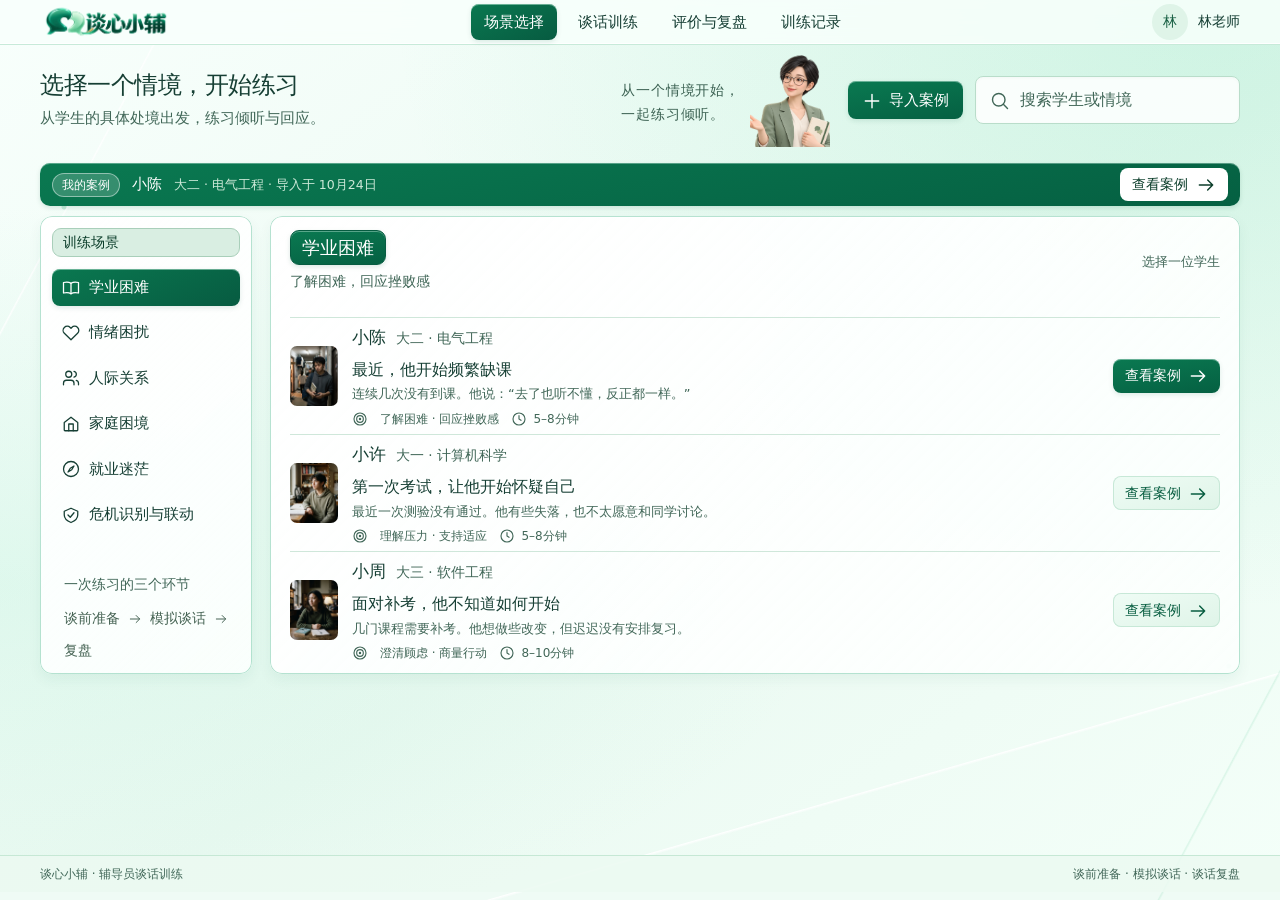
==== frontend/index.html @ 6534c218 "M3.1: 换用正式 UI 稿，谈话页接上真实后端，静态页加未接入提示" ====
<!doctype html>
<html lang="zh-CN">
  <head>
    <meta charset="UTF-8" />
    <meta name="viewport" content="width=device-width,initial-scale=1" />
    <title>场景选择 · 谈心小辅</title>
    <link rel="stylesheet" href="styles.css" />
    <script src="shared.js" defer></script>
  </head>
  <body data-page="selection">
    <a class="skip" href="#main">跳到主要内容</a>
    <header class="site-header" data-header></header>
    <main id="main" class="main">
      <div class="page-heading coach-page-heading">
        <div>
          <h1>选择一个情境，开始练习</h1>
          <p>从学生的具体处境出发，练习倾听与回应。</p>
        </div>
        <div class="coach-welcome">
          <p>从一个情境开始，<br />一起练习倾听。</p>
          <div class="coach-welcome-portrait" aria-hidden="true">
            <img src="assets/xiaofu-counselor.png" alt="" width="164" height="188" />
          </div>
        </div>
        <div class="page-heading-tools">
          <a class="button" href="import.html"><span data-icon="plus"></span>导入案例</a>
          <label class="search"
            ><span data-icon="search"></span
            ><input
              data-search-cases
              type="search"
              aria-label="搜索学生或情境"
              placeholder="搜索学生或情境"
          /></label>
        </div>
      </div>
      <section class="my-case-bar" aria-label="我的案例">
        <div class="my-case-info">
          <span class="my-case-label">我的案例</span>
          <strong>小陈</strong>
          <span class="my-case-meta">大二 · 电气工程 · 导入于 10月24日</span>
        </div>
        <a class="my-case-open" href="case-imported.html"
          >查看案例<span data-icon="arrow"></span
        ></a>
      </section>
      <div class="selection-layout">
        <aside class="surface category-panel" aria-label="场景分类">
          <h2>训练场景</h2>
          <div class="category-list">
            <button data-category="academic" aria-pressed="true">
              <span data-icon="book"></span>学业困难
            </button>
            <button data-category="emotion" aria-pressed="false">
              <span data-icon="heart"></span>情绪困扰
            </button>
            <button data-category="relationship" aria-pressed="false">
              <span data-icon="users"></span>人际关系
            </button>
            <button data-category="family" aria-pressed="false">
              <span data-icon="home"></span>家庭困境
            </button>
            <button data-category="career" aria-pressed="false">
              <span data-icon="compass"></span>就业迷茫
            </button>
            <button data-category="risk" aria-pressed="false">
              <span data-icon="shield"></span>危机识别与联动
            </button>
          </div>
          <div class="sidebar-foot">
            <p>一次练习的三个环节</p>
            <div class="flow">
              <span>谈前准备</span><span data-icon="arrow"></span><span>模拟谈话</span
              ><span data-icon="arrow"></span><span>复盘</span>
            </div>
          </div>
        </aside>
        <section class="surface cases-panel" aria-label="学生案例">
          <div class="section-heading">
            <div>
              <h2 data-category-title>学业困难</h2>
              <p data-category-description>了解困难，回应挫败感</p>
            </div>
            <span class="caption">选择一位学生</span>
          </div>
          <div class="case-list">
            <article class="case-row" data-case-row data-category="academic">
              <img class="case-portrait" src="assets/xiaochen.png" alt="小陈" />
              <div class="case-copy">
                <div class="case-person"><strong>小陈</strong>大二 · 电气工程</div>
                <h3>最近，他开始频繁缺课</h3>
                <p>连续几次没有到课。他说：“去了也听不懂，反正都一样。”</p>
                <div class="case-meta">
                  <span data-icon="target"></span><span>了解困难 · 回应挫败感</span
                  ><span><span data-icon="clock"></span>5–8分钟</span>
                </div>
              </div>
              <div class="case-action">
                <a class="button" href="details.html">查看案例<span data-icon="arrow"></span></a>
              </div>
            </article>
            <article class="case-row" data-case-row data-category="academic">
              <img class="case-portrait" src="assets/xiaoxu.png" alt="小许" />
              <div class="case-copy">
                <div class="case-person"><strong>小许</strong>大一 · 计算机科学</div>
                <h3>第一次考试，让他开始怀疑自己</h3>
                <p>最近一次测验没有通过。他有些失落，也不太愿意和同学讨论。</p>
                <div class="case-meta">
                  <span data-icon="target"></span><span>理解压力 · 支持适应</span
                  ><span><span data-icon="clock"></span>5–8分钟</span>
                </div>
              </div>
              <div class="case-action">
                <button class="button secondary" data-preview-action="其他案例详情">
                  查看案例<span data-icon="arrow"></span>
                </button>
              </div>
            </article>
            <article class="case-row" data-case-row data-category="academic">
              <img class="case-portrait" src="assets/xiaozhou.png" alt="小周" />
              <div class="case-copy">
                <div class="case-person"><strong>小周</strong>大三 · 软件工程</div>
                <h3>面对补考，他不知道如何开始</h3>
                <p>几门课程需要补考。他想做些改变，但迟迟没有安排复习。</p>
                <div class="case-meta">
                  <span data-icon="target"></span><span>澄清顾虑 · 商量行动</span
                  ><span><span data-icon="clock"></span>8–10分钟</span>
                </div>
              </div>
              <div class="case-action">
                <button class="button secondary" data-preview-action="其他案例详情">
                  查看案例<span data-icon="arrow"></span>
                </button>
              </div>
            </article>

            <article class="case-row" data-case-row data-category="emotion">
              <span class="case-initial" aria-hidden="true">吴</span>
              <div class="case-copy">
                <div class="case-person"><strong>小吴</strong>大二 · 数学</div>
                <h3>考试前总是心慌</h3>
                <p>临近考试就睡不着，总担心考不好，越复习越紧张。</p>
                <div class="case-meta">
                  <span data-icon="target"></span><span>理解焦虑 · 具体化</span
                  ><span><span data-icon="clock"></span>5–8分钟</span>
                </div>
              </div>
              <div class="case-action">
                <button class="button secondary" data-preview-action="其他案例详情">
                  查看案例<span data-icon="arrow"></span>
                </button>
              </div>
            </article>
            <article class="case-row" data-case-row data-category="emotion">
              <span class="case-initial" aria-hidden="true">郑</span>
              <div class="case-copy">
                <div class="case-person"><strong>小郑</strong>大四 · 环境设计</div>
                <h3>分手之后一直走不出来</h3>
                <p>最近情绪低落，课也不太去上，提起这件事就流泪。</p>
                <div class="case-meta">
                  <span data-icon="target"></span><span>接纳情绪 · 支持</span
                  ><span><span data-icon="clock"></span>8–10分钟</span>
                </div>
              </div>
              <div class="case-action">
                <button class="button secondary" data-preview-action="其他案例详情">
                  查看案例<span data-icon="arrow"></span>
                </button>
              </div>
            </article>
            <article class="case-row" data-case-row data-category="emotion">
              <span class="case-initial" aria-hidden="true">孙</span>
              <div class="case-copy">
                <div class="case-person"><strong>小孙</strong>大三 · 汉语言文学</div>
                <h3>说不清为什么不开心</h3>
                <p>连续一个多月提不起兴趣，睡不好，也说不清原因。</p>
                <div class="case-meta">
                  <span data-icon="target"></span><span>倾听 · 评估状况</span
                  ><span><span data-icon="clock"></span>8–10分钟</span>
                </div>
              </div>
              <div class="case-action">
                <button class="button secondary" data-preview-action="其他案例详情">
                  查看案例<span data-icon="arrow"></span>
                </button>
              </div>
            </article>

            <article class="case-row" data-case-row data-category="relationship">
              <span class="case-initial" aria-hidden="true">林</span>
              <div class="case-copy">
                <div class="case-person"><strong>小林</strong>大一 · 计算机科学</div>
                <h3>和室友几乎不说话了</h3>
                <p>因为作息和卫生闹过几次，现在互相不理，宿舍很压抑。</p>
                <div class="case-meta">
                  <span data-icon="target"></span><span>了解分歧 · 协商边界</span
                  ><span><span data-icon="clock"></span>5–8分钟</span>
                </div>
              </div>
              <div class="case-action">
                <button class="button secondary" data-preview-action="其他案例详情">
                  查看案例<span data-icon="arrow"></span>
                </button>
              </div>
            </article>
            <article class="case-row" data-case-row data-category="relationship">
              <span class="case-initial" aria-hidden="true">冯</span>
              <div class="case-copy">
                <div class="case-person"><strong>小冯</strong>大二 · 工商管理</div>
                <h3>小组作业里总觉得自己被排挤</h3>
                <p>讨论时没人接他的话，他开始怀疑是不是自己的问题。</p>
                <div class="case-meta">
                  <span data-icon="target"></span><span>澄清感受 · 核对事实</span
                  ><span><span data-icon="clock"></span>8–10分钟</span>
                </div>
              </div>
              <div class="case-action">
                <button class="button secondary" data-preview-action="其他案例详情">
                  查看案例<span data-icon="arrow"></span>
                </button>
              </div>
            </article>
            <article class="case-row" data-case-row data-category="relationship">
              <span class="case-initial" aria-hidden="true">何</span>
              <div class="case-copy">
                <div class="case-person"><strong>小何</strong>大三 · 英语</div>
                <h3>和导师沟通总是紧张</h3>
                <p>每次见导师前都反复打腹稿，到了跟前还是说不清楚。</p>
                <div class="case-meta">
                  <span data-icon="target"></span><span>理解紧张 · 练习表达</span
                  ><span><span data-icon="clock"></span>5–8分钟</span>
                </div>
              </div>
              <div class="case-action">
                <button class="button secondary" data-preview-action="其他案例详情">
                  查看案例<span data-icon="arrow"></span>
                </button>
              </div>
            </article>

            <article class="case-row" data-case-row data-category="family">
              <span class="case-initial" aria-hidden="true">杨</span>
              <div class="case-copy">
                <div class="case-person"><strong>小杨</strong>大二 · 土木工程</div>
                <h3>家里希望他退学</h3>
                <p>父亲说供不起了，让他先工作，他自己还想把书读完。</p>
                <div class="case-meta">
                  <span data-icon="target"></span><span>了解处境 · 支持选择</span
                  ><span><span data-icon="clock"></span>10–12分钟</span>
                </div>
              </div>
              <div class="case-action">
                <button class="button secondary" data-preview-action="其他案例详情">
                  查看案例<span data-icon="arrow"></span>
                </button>
              </div>
            </article>
            <article class="case-row" data-case-row data-category="family">
              <span class="case-initial" aria-hidden="true">罗</span>
              <div class="case-copy">
                <div class="case-person"><strong>小罗</strong>大一 · 临床医学</div>
                <h3>父母正在闹离婚</h3>
                <p>最近总惦记家里的事，晚上给母亲打电话到很晚，白天没精神。</p>
                <div class="case-meta">
                  <span data-icon="target"></span><span>接纳情绪 · 稳定支持</span
                  ><span><span data-icon="clock"></span>8–10分钟</span>
                </div>
              </div>
              <div class="case-action">
                <button class="button secondary" data-preview-action="其他案例详情">
                  查看案例<span data-icon="arrow"></span>
                </button>
              </div>
            </article>
            <article class="case-row" data-case-row data-category="family">
              <span class="case-initial" aria-hidden="true">唐</span>
              <div class="case-copy">
                <div class="case-person"><strong>小唐</strong>大三 · 会计学</div>
                <h3>一边上课，一边照顾生病的母亲</h3>
                <p>每周往返医院，作业和出勤都受到影响，却没和任何人说。</p>
                <div class="case-meta">
                  <span data-icon="target"></span><span>了解负担 · 商量安排</span
                  ><span><span data-icon="clock"></span>8–10分钟</span>
                </div>
              </div>
              <div class="case-action">
                <button class="button secondary" data-preview-action="其他案例详情">
                  查看案例<span data-icon="arrow"></span>
                </button>
              </div>
            </article>

            <article class="case-row" data-case-row data-category="career">
              <span class="case-initial" aria-hidden="true">韩</span>
              <div class="case-copy">
                <div class="case-person"><strong>小韩</strong>大四 · 机械设计</div>
                <h3>考研还是就业，一直定不下来</h3>
                <p>两边都在准备，结果哪边都没有进展，越拖越焦虑。</p>
                <div class="case-meta">
                  <span data-icon="target"></span><span>澄清目标 · 比较选项</span
                  ><span><span data-icon="clock"></span>8–10分钟</span>
                </div>
              </div>
              <div class="case-action">
                <button class="button secondary" data-preview-action="其他案例详情">
                  查看案例<span data-icon="arrow"></span>
                </button>
              </div>
            </article>
            <article class="case-row" data-case-row data-category="career">
              <span class="case-initial" aria-hidden="true">曹</span>
              <div class="case-copy">
                <div class="case-person"><strong>小曹</strong>大三 · 新闻传播</div>
                <h3>投了很多简历，都没有回音</h3>
                <p>投了三十多份，只接到两次面试，开始怀疑自己是不是不行。</p>
                <div class="case-meta">
                  <span data-icon="target"></span><span>理解挫败 · 调整策略</span
                  ><span><span data-icon="clock"></span>5–8分钟</span>
                </div>
              </div>
              <div class="case-action">
                <button class="button secondary" data-preview-action="其他案例详情">
                  查看案例<span data-icon="arrow"></span>
                </button>
              </div>
            </article>
            <article class="case-row" data-case-row data-category="career">
              <span class="case-initial" aria-hidden="true">邓</span>
              <div class="case-copy">
                <div class="case-person"><strong>小邓</strong>大四 · 生物工程</div>
                <h3>家里安排的工作，他不想去</h3>
                <p>父母托人找了一个岗位，他更想自己试试，但不敢直说。</p>
                <div class="case-meta">
                  <span data-icon="target"></span><span>尊重自主 · 讨论风险</span
                  ><span><span data-icon="clock"></span>8–10分钟</span>
                </div>
              </div>
              <div class="case-action">
                <button class="button secondary" data-preview-action="其他案例详情">
                  查看案例<span data-icon="arrow"></span>
                </button>
              </div>
            </article>

            <article class="case-row" data-case-row data-category="risk">
              <span class="case-initial" aria-hidden="true">蒋</span>
              <div class="case-copy">
                <div class="case-person"><strong>小蒋</strong>大二 · 建筑学</div>
                <h3>他说“活着没什么意思”</h3>
                <p>谈话中冒出这句话，随后说自己只是开玩笑，不愿再谈。</p>
                <div class="case-meta">
                  <span data-icon="target"></span><span>风险确认 · 支持联动</span
                  ><span><span data-icon="clock"></span>10–12分钟</span>
                </div>
              </div>
              <div class="case-action">
                <button class="button secondary" data-preview-action="其他案例详情">
                  查看案例<span data-icon="arrow"></span>
                </button>
              </div>
            </article>
            <article class="case-row" data-case-row data-category="risk">
              <span class="case-initial" aria-hidden="true">沈</span>
              <div class="case-copy">
                <div class="case-person"><strong>小沈</strong>大三 · 物理学</div>
                <h3>连续几天没有回消息</h3>
                <p>同学反映他把自己关在宿舍，不上课，也不回群里的消息。</p>
                <div class="case-meta">
                  <span data-icon="target"></span><span>了解状况 · 联系支持</span
                  ><span><span data-icon="clock"></span>10–12分钟</span>
                </div>
              </div>
              <div class="case-action">
                <button class="button secondary" data-preview-action="其他案例详情">
                  查看案例<span data-icon="arrow"></span>
                </button>
              </div>
            </article>
            <article class="case-row" data-case-row data-category="risk">
              <span class="case-initial" aria-hidden="true">姚</span>
              <div class="case-copy">
                <div class="case-person"><strong>小姚</strong>大一 · 公共管理</div>
                <h3>自伤照片发到了群里</h3>
                <p>同学转来照片，他本人不愿多说，只说“没事”。</p>
                <div class="case-meta">
                  <span data-icon="target"></span><span>安全确认 · 转介流程</span
                  ><span><span data-icon="clock"></span>10–12分钟</span>
                </div>
              </div>
              <div class="case-action">
                <button class="button secondary" data-preview-action="其他案例详情">
                  查看案例<span data-icon="arrow"></span>
                </button>
              </div>
            </article>
          </div>
          <div class="empty-state" data-search-empty hidden>
            <span data-icon="search"></span>
            <h3>没有找到匹配的案例</h3>
            <p>换一个关键词，或回到当前案例列表。</p>
            <button class="button secondary" data-clear-search>清空搜索</button>
          </div>
        </section>
      </div>
      <div class="preview-notice" data-preview-notice role="status" hidden></div>
    </main>
    <footer class="site-footer" data-footer></footer>
  </body>
</html>
---- frontend/styles.css ----
:root {
  font-family: 'Microsoft YaHei', 'PingFang SC', 'Noto Sans SC', system-ui, sans-serif;
  font-size: 16px;
  font-synthesis: none;
  line-height: 1.7;
  color: #203e33;
  background: #f3faf6;
  --green: #245f4c;
  --ink: #203e33;
  --muted: #536b60;
  --line: #e0eae4;
  --tint: #e9f3ed;
  --amber: #8a542e;
  --radius: 12px;
}
* {
  box-sizing: border-box;
}
[hidden] {
  display: none !important;
}
body {
  margin: 0;
  min-width: 320px;
}
button,
input,
textarea {
  font: inherit;
  color: inherit;
}
button,
a,
summary {
  touch-action: manipulation;
}
button {
  cursor: pointer;
  border: 0;
}
button:disabled {
  opacity: 0.55;
  cursor: not-allowed;
}
a {
  color: inherit;
  text-decoration: none;
}
button,
a {
  transition:
    background-color 160ms ease-out,
    color 160ms ease-out;
}
svg {
  width: 20px;
  height: 20px;
  flex-shrink: 0;
  vertical-align: middle;
}
img {
  display: block;
  max-width: 100%;
}
h1,
h2,
h3,
h4,
p,
blockquote {
  margin: 0;
}
h1,
h2,
h3 {
  text-wrap: balance;
}
h1 {
  font-size: 30px;
  line-height: 1.45;
  font-weight: 650;
  letter-spacing: -0.02em;
}
h2 {
  font-size: 22px;
  line-height: 1.5;
  font-weight: 600;
}
h3 {
  font-size: 18px;
  line-height: 1.6;
  font-weight: 600;
}
small {
  font-size: 14px;
}
:is(a, button, input, textarea, summary):focus-visible {
  outline: 3px solid #a76736;
  outline-offset: 4px;
}
.skip {
  position: absolute;
  top: -80px;
  left: 24px;
  background: #fff;
  padding: 12px 20px;
  z-index: 20;
}
.skip:focus {
  top: 12px;
}
.site-header {
  background: #fff;
  border-bottom: 1px solid var(--line);
}
.header-inner,
.footer-inner {
  max-width: 1280px;
  margin: 0 auto;
  display: flex;
  align-items: center;
}
.header-inner {
  min-height: 80px;
  gap: 24px;
}
.brand {
  display: inline-flex;
  align-items: center;
  gap: 12px;
  white-space: nowrap;
}
.brand strong {
  font-size: 22px;
  font-weight: 650;
  color: #164b39;
}
.brand-logo {
  width: 224px;
  height: 75px;
  object-fit: contain;
  flex-shrink: 0;
}
.brand-mark {
  width: 38px;
  height: 38px;
  display: grid;
  place-items: center;
  border-radius: 10px;
  background: var(--tint);
  color: var(--green);
}
.brand-caption {
  font-size: 14px;
  color: var(--muted);
  padding-left: 16px;
  border-left: 1px solid var(--line);
}
.header-inner nav {
  display: flex;
  gap: 8px;
  margin: 0 auto;
}
.header-inner nav a {
  font-size: 16px;
  padding: 8px 17px;
  border-radius: 8px;
  white-space: nowrap;
}
.header-inner nav a:hover {
  background: #f3f7f4;
}
.header-inner nav a[aria-current='page'] {
  background: var(--tint);
  color: #164b39;
  font-weight: 600;
}
.account {
  display: flex;
  align-items: center;
  gap: 10px;
  white-space: nowrap;
  font-size: 15px;
}
.account-avatar {
  display: grid;
  place-items: center;
  width: 36px;
  height: 36px;
  background: #e5efe8;
  border-radius: 50%;
  color: var(--green);
}
.main {
  max-width: 1280px;
  margin: 0 auto;
  min-height: calc(100vh - 154px);
  padding: 32px 0 48px;
}
.page-heading {
  display: flex;
  align-items: center;
  justify-content: space-between;
  gap: 24px;
  margin-bottom: 28px;
}
.page-heading p {
  color: var(--muted);
  font-size: 17px;
  margin-top: 8px;
}
.page-heading-tools {
  display: flex;
  gap: 12px;
  align-items: center;
  flex-shrink: 0;
}
.preview-label {
  display: inline-flex;
  align-items: center;
  gap: 8px;
  color: var(--muted);
  font-size: 14px;
  margin-bottom: 14px;
}
.dot {
  width: 7px;
  height: 7px;
  border-radius: 50%;
  background: var(--green);
  display: inline-block;
}
.search {
  display: flex;
  align-items: center;
  gap: 10px;
  padding: 0 14px;
  height: 48px;
  border: 1px solid #d0dfd5;
  border-radius: 8px;
  background: #fff;
  color: var(--muted);
}
.search input {
  border: 0;
  background: transparent;
  width: 205px;
  min-width: 0;
  padding: 6px 0;
  outline-offset: 2px;
}
input::placeholder,
textarea::placeholder {
  color: var(--muted);
  opacity: 1;
}
.button {
  display: inline-flex;
  align-items: center;
  justify-content: center;
  gap: 9px;
  min-height: 48px;
  padding: 10px 19px;
  border-radius: 8px;
  font-size: 16px;
  font-weight: 500;
  white-space: nowrap;
  background: var(--green);
  color: #fff;
}
.button:hover {
  background: #194936;
}
.button.secondary {
  background: #e9f2ec;
  color: var(--green);
}
.button.secondary:hover {
  background: #dcebe1;
}
.button.outline {
  border: 1px solid #c9dbce;
  background: #fff;
  color: var(--green);
}
.button.outline:hover {
  background: #eef6f0;
}
.text-button,
.back-link {
  display: inline-flex;
  align-items: center;
  gap: 8px;
  background: transparent;
  color: var(--green);
  padding: 5px 0;
  font-size: 16px;
}
.text-button:hover,
.back-link:hover {
  text-decoration: underline;
  text-underline-offset: 4px;
}
.back-link {
  margin-bottom: 20px;
  color: var(--muted);
}
.icon-button {
  width: 44px;
  height: 44px;
  display: inline-flex;
  align-items: center;
  justify-content: center;
  border-radius: 8px;
  background: transparent;
  color: var(--muted);
}
.icon-button:hover {
  background: var(--tint);
}
.surface {
  background: #fff;
  border-radius: var(--radius);
}
.selection-layout {
  display: grid;
  grid-template-columns: 240px minmax(0, 1fr);
  gap: 24px;
  align-items: stretch;
}
.category-panel {
  padding: 26px 20px;
  display: flex;
  flex-direction: column;
}
.category-panel h2 {
  font-size: 17px;
  padding: 0 12px;
  margin-bottom: 20px;
  color: var(--muted);
  font-weight: 500;
}
.category-list {
  display: grid;
  gap: 8px;
}
.category-list button {
  display: flex;
  align-items: center;
  gap: 12px;
  width: 100%;
  text-align: left;
  min-height: 52px;
  padding: 12px;
  border-radius: 8px;
  background: transparent;
  font-size: 17px;
}
.category-list button:hover {
  background: #f2f7f3;
}
.category-list button[aria-pressed='true'] {
  background: #e5f0e8;
  color: #184d39;
  font-weight: 600;
}
.category-list button svg {
  width: 22px;
  height: 22px;
}
.sidebar-foot {
  margin-top: auto;
  padding: 30px 12px 0;
}
.sidebar-foot p {
  color: var(--muted);
  font-size: 14px;
}
.sidebar-foot .flow {
  display: flex;
  gap: 8px;
  align-items: center;
  margin-top: 10px;
  color: #456353;
  font-size: 14px;
  flex-wrap: wrap;
}
.sidebar-foot .flow svg {
  width: 14px;
  height: 14px;
}
.cases-panel {
  padding: 26px 32px 12px;
  min-height: 582px;
}
.section-heading {
  display: flex;
  align-items: center;
  justify-content: space-between;
  gap: 20px;
}
.section-heading p {
  margin-top: 5px;
  color: var(--muted);
  font-size: 16px;
}
.section-heading .caption {
  font-size: 14px;
  color: var(--muted);
  white-space: nowrap;
}
.case-row {
  display: grid;
  grid-template-columns: 76px minmax(0, 1fr) auto;
  align-items: center;
  gap: 22px;
  padding: 28px 0;
  border-top: 1px solid var(--line);
}
.case-list {
  margin-top: 23px;
}
.case-portrait {
  width: 76px;
  height: 92px;
  border-radius: 9px;
  object-fit: cover;
  object-position: center 30%;
}
.case-person {
  font-size: 15px;
  color: var(--muted);
  margin-bottom: 6px;
}
.case-person strong {
  color: var(--ink);
  font-size: 17px;
  margin-right: 10px;
  font-weight: 600;
}
.case-copy h3 {
  font-size: 20px;
  margin-bottom: 7px;
}
.case-copy > p {
  color: var(--muted);
  line-height: 1.75;
  max-width: 50ch;
  font-size: 16px;
}
.case-meta {
  color: var(--muted);
  font-size: 14px;
  display: flex;
  align-items: center;
  flex-wrap: wrap;
  gap: 8px 18px;
  margin-top: 12px;
}
.case-meta span {
  display: inline-flex;
  align-items: center;
  gap: 6px;
}
.case-meta svg {
  width: 16px;
  height: 16px;
}
.case-action {
  align-self: center;
}
.case-action .button {
  padding-inline: 16px;
}
.bottom-note {
  margin-top: 22px;
  font-size: 14px;
  color: var(--muted);
  display: flex;
  align-items: center;
  gap: 8px;
}
.bottom-note svg {
  width: 17px;
  height: 17px;
}
.empty-state {
  display: flex;
  min-height: 410px;
  flex-direction: column;
  justify-content: center;
  align-items: center;
  text-align: center;
  gap: 16px;
  padding: 40px;
}
.empty-state > svg {
  width: 38px;
  height: 38px;
  color: var(--green);
}
.empty-state p {
  color: var(--muted);
  max-width: 42ch;
}
.detail-layout {
  display: grid;
  grid-template-columns: 320px minmax(0, 1fr);
  gap: 24px;
  align-items: stretch;
}
.student-profile {
  padding: 28px;
  display: flex;
  flex-direction: column;
  align-items: center;
  text-align: center;
}
.profile-photo {
  width: 100%;
  height: 290px;
  object-fit: cover;
  object-position: center 30%;
  border-radius: 10px;
  margin-bottom: 22px;
}
.student-profile h2 {
  font-size: 26px;
}
.student-profile .student-meta {
  color: var(--muted);
  font-size: 16px;
  margin: 8px 0 25px;
}
.student-profile blockquote {
  font-size: 20px;
  line-height: 1.9;
}
.student-profile .profile-bottom {
  margin-top: auto;
  padding-top: 28px;
  color: var(--muted);
  font-size: 14px;
}
.detail-content {
  padding: 30px 32px;
}
.detail-section + .detail-section {
  border-top: 1px solid var(--line);
  margin-top: 24px;
  padding-top: 24px;
}
.detail-section h2 {
  display: flex;
  align-items: center;
  gap: 10px;
  margin-bottom: 14px;
}
.detail-section > p {
  font-size: 17px;
  max-width: 65ch;
}
.detail-section .muted {
  font-size: 15px;
  margin-top: 10px;
}
.muted {
  color: var(--muted);
}
.goal-list {
  padding: 0;
  margin: 0;
  list-style: none;
  display: grid;
  gap: 12px;
}
.goal-list li {
  display: flex;
  align-items: center;
  gap: 10px;
  font-size: 17px;
}
.goal-number {
  color: #426a52;
  background: #ecf4ee;
  width: 27px;
  height: 27px;
  flex-shrink: 0;
  display: grid;
  place-items: center;
  border-radius: 50%;
  font-size: 14px;
}
.section-optional {
  font-size: 14px;
  color: var(--muted);
  font-weight: 400;
  margin-left: auto;
}
.note-label {
  display: block;
  color: var(--muted);
  font-size: 16px;
  margin-bottom: 12px;
}
textarea {
  width: 100%;
  min-height: 112px;
  border: 1px solid #c7d9cd;
  border-radius: 8px;
  padding: 14px 16px;
  resize: vertical;
  line-height: 1.8;
  background: #fcfefc;
}
.detail-actions {
  display: flex;
  align-items: center;
  justify-content: space-between;
  gap: 20px;
  border-top: 1px solid var(--line);
  padding-top: 24px;
  margin-top: 24px;
}
.detail-actions small {
  color: var(--muted);
}
.conversation-heading {
  margin-bottom: 24px;
}
.conversation-heading .back-link {
  margin-bottom: 0;
}
.conversation-heading h1 {
  font-size: 26px;
}
.conversation-heading .heading-inline {
  display: flex;
  align-items: center;
  gap: 20px;
}
.conversation-grid {
  display: grid;
  grid-template-columns: minmax(0, 1.7fr) minmax(340px, 1fr);
  gap: 24px;
  align-items: stretch;
  height: 740px;
}
.conversation-grid.transcript-closed {
  grid-template-columns: 1fr;
}
.presence {
  padding: 26px 32px;
  display: flex;
  flex-direction: column;
  align-items: center;
  min-height: 0;
}
.presence-top {
  display: flex;
  justify-content: space-between;
  align-items: center;
  gap: 16px;
  width: 100%;
  margin-bottom: 20px;
}
.badge {
  display: inline-flex;
  align-items: center;
  gap: 8px;
  padding: 4px 10px;
  border-radius: 6px;
  background: var(--tint);
  color: #315b46;
  font-size: 14px;
}
.presence-photo {
  width: 200px;
  height: 210px;
  object-fit: cover;
  object-position: center 28%;
  border-radius: 10px;
}
.presence-status {
  display: flex;
  align-items: center;
  gap: 8px;
  font-size: 14px;
  color: var(--muted);
  margin: 14px 0 17px;
}
.current-response {
  width: 100%;
  background: #edf6ef;
  border-radius: 9px;
  padding: 20px 24px;
}
.current-response blockquote {
  font-size: 21px;
  line-height: 1.8;
}
.current-response .response-footer {
  display: flex;
  align-items: center;
  justify-content: space-between;
  margin-top: 10px;
  color: var(--muted);
}
.response-footer .text-button {
  font-size: 14px;
}
.response-footer .text-button svg {
  width: 17px;
  height: 17px;
}
.microphone-area {
  width: 100%;
  margin-top: auto;
  padding-top: 18px;
}
.wave-row {
  display: flex;
  align-items: center;
  justify-content: space-between;
  gap: 16px;
  color: var(--muted);
  font-size: 14px;
}
.wave {
  display: flex;
  align-items: center;
  gap: 5px;
  height: 40px;
}
.wave i {
  background: #4e8468;
  width: 4px;
  border-radius: 4px;
}
.mic-controls {
  display: flex;
  justify-content: center;
  margin-top: 10px;
}
.mic-controls .button {
  min-height: 58px;
  font-size: 18px;
  width: min(360px, 100%);
}
.mic-controls svg {
  width: 25px;
  height: 25px;
}
.presence-bottom {
  display: flex;
  align-items: center;
  justify-content: space-between;
  gap: 18px;
  border-top: 1px solid var(--line);
  padding-top: 16px;
  margin-top: 22px;
}
.presence-bottom .text-button {
  font-size: 15px;
}
.transcript {
  padding: 26px 26px 20px;
  display: flex;
  flex-direction: column;
  min-width: 0;
  height: auto;
  min-height: 0;
  overflow: hidden;
}
.transcript-heading {
  display: flex;
  justify-content: space-between;
  gap: 12px;
  align-items: center;
  border-bottom: 1px solid var(--line);
  padding-bottom: 18px;
}
.transcript-heading small {
  color: var(--muted);
}
.transcript-messages {
  height: 0;
  overflow-y: auto;
  min-height: 0;
  padding: 20px 2px 10px;
  flex: 1;
}
.message + .message {
  margin-top: 20px;
}
.message .speaker {
  font-size: 14px;
  color: var(--muted);
  display: block;
  margin-bottom: 8px;
}
.message p {
  padding: 14px 17px;
  background: #f0f4f1;
  border-radius: 9px;
  line-height: 1.85;
  font-size: 17px;
  overflow-wrap: anywhere;
}
.message.teacher {
  padding-left: 16px;
}
.message.student {
  padding-right: 16px;
}
.message.teacher .speaker {
  text-align: right;
}
.message.teacher p {
  background: #eaf4ed;
}
.transcript-caption {
  border-top: 1px solid var(--line);
  margin-top: 10px;
  padding-top: 14px;
  font-size: 14px;
  color: var(--muted);
}
.preview-notice {
  background: #e5f0e8;
  color: #2e5942;
  border-radius: 8px;
  padding: 13px 18px;
  font-size: 15px;
  margin-top: 18px;
}
.takeaway {
  display: flex;
  gap: 15px;
  background: #e2efe5;
  padding: 21px 26px;
  border-radius: 10px;
  margin-bottom: 24px;
}
.coach-avatar {
  position: relative;
  display: block;
  width: 56px;
  height: 56px;
  flex: 0 0 56px;
  overflow: hidden;
  border-radius: 50%;
  background: #f7faf6;
}
.coach-avatar img {
  position: absolute;
  width: 96px;
  height: 110px;
  max-width: none;
  left: -20px;
  top: -3px;
  object-fit: cover;
  object-position: top;
}
.coach-signature {
  display: block;
  margin-bottom: 4px;
  font-size: 16px;
  color: #315b46;
}
.takeaway > svg {
  margin-top: 3px;
  color: var(--green);
  width: 24px;
  height: 24px;
}
.takeaway h2 {
  font-size: 20px;
  margin-bottom: 5px;
}
.takeaway p {
  color: #42604e;
  font-size: 16px;
}
.review-overview {
  padding: 28px 32px;
  margin-bottom: 24px;
}
.evaluation-body {
  display: grid;
  grid-template-columns: minmax(0, 1fr) minmax(0, 1fr);
  gap: 48px;
  align-items: center;
}
.radar {
  width: 100%;
  height: 320px;
  max-width: 480px;
  display: block;
  margin: 0 auto;
}
.dimensions {
  display: grid;
  gap: 17px;
  padding-block: 20px;
}
.dimension-label {
  display: flex;
  align-items: center;
  justify-content: space-between;
  gap: 20px;
  font-size: 17px;
  margin-bottom: 9px;
}
.dimension-label span:last-child {
  color: var(--muted);
  font-size: 16px;
}
.bar-track {
  height: 7px;
  background: #e6efe8;
  border-radius: 7px;
  overflow: hidden;
}
.bar-track i {
  display: block;
  height: 100%;
  width: var(--value);
  background: #3d7659;
  border-radius: inherit;
}
.review-panel {
  padding: 28px 32px;
  margin-top: 24px;
}
.review-panel > .section-heading {
  margin-bottom: 24px;
}
.evidence-header {
  display: flex;
  justify-content: space-between;
  align-items: center;
  gap: 18px;
  margin-bottom: 14px;
}
.status {
  display: inline-flex;
  align-items: center;
  gap: 7px;
  color: #346148;
  font-size: 14px;
  white-space: nowrap;
}
.status.attention {
  color: var(--amber);
}
.status.pending {
  color: #606d65;
}
.student-context {
  color: var(--muted);
  margin-bottom: 16px;
  font-size: 16px;
}
.comparison {
  display: grid;
  grid-template-columns: 1fr 1fr;
  gap: 24px;
}
.comparison > div {
  padding: 20px 24px;
  background: #f4f7f4;
  border-radius: 8px;
}
.comparison > div + div {
  background: #edf6ef;
}
.comparison h4 {
  font-size: 15px;
  color: var(--muted);
  font-weight: 500;
  margin-bottom: 10px;
}
.comparison blockquote {
  font-size: 18px;
  line-height: 1.8;
}
.evidence-reason {
  color: var(--muted);
  font-size: 16px;
  margin-top: 16px;
}
.evidence-workspace {
  display: grid;
  grid-template-columns: minmax(0, 0.9fr) minmax(0, 1.1fr);
  gap: 32px;
  align-items: stretch;
  margin-top: 24px;
}
.evidence-dialogue {
  padding: 24px;
  background: #f4f6f5;
  border-radius: 10px;
}
.evidence-dialogue h4,
.suggested-response h4 {
  display: flex;
  align-items: center;
  gap: 8px;
  font-size: 17px;
  font-weight: 600;
}
.original-quote {
  font-size: 21px;
  line-height: 1.9;
  margin: 20px 0;
  color: #35443e;
}
.coach-commentary {
  min-width: 0;
}
.coach-identity {
  display: flex;
  align-items: center;
  gap: 12px;
  margin-bottom: 16px;
}
.coach-identity h4 {
  font-size: 18px;
  color: var(--green);
}
.coach-keypoint {
  font-size: 23px;
  font-weight: 650;
  line-height: 1.55;
  text-wrap: pretty;
}
.coach-commentary .evidence-reason {
  margin-top: 12px;
  font-size: 17px;
  max-width: 65ch;
}
.suggested-response {
  margin-top: 24px;
  padding: 20px;
  border-radius: 10px;
  background: #eaf3ed;
}
.suggested-response h4 {
  color: var(--green);
  margin-bottom: 10px;
}
.suggested-response blockquote {
  font-size: 19px;
  line-height: 1.85;
}
.response-guidance {
  margin-top: 12px;
  font-size: 15px;
  color: var(--muted);
}
.review-heading {
  display: grid;
  grid-template-columns: minmax(190px, 1fr) minmax(280px, 340px) auto;
  min-height: 154px;
  align-items: center;
  gap: 24px;
  margin-bottom: 0;
}
.coach-welcome {
  display: flex;
  align-items: center;
  justify-content: flex-end;
  align-self: end;
  gap: 12px;
}
.coach-welcome p {
  margin: 0;
  font-size: 18px;
  line-height: 1.9;
  letter-spacing: 0.06em;
  color: #3b6152;
}
.coach-welcome-portrait {
  position: relative;
  width: 132px;
  height: 154px;
  flex: 0 0 132px;
  overflow: hidden;
}
.coach-welcome-portrait img {
  position: absolute;
  top: 0;
  left: -16px;
  width: 164px;
  height: 188px;
  max-width: none;
  object-fit: cover;
  object-position: top;
}
@media (max-width: 1100px) {
  .review-heading {
    grid-template-columns: minmax(170px, 1fr) 280px auto;
    gap: 16px;
  }
  .review-heading .page-heading-tools {
    gap: 8px;
  }
  .review-heading .page-heading-tools .button {
    padding-inline: 12px;
  }
}
@media (max-width: 820px) {
  .review-heading {
    grid-template-columns: 1fr auto;
    gap: 16px;
  }
  .review-heading .coach-welcome {
    grid-column: 1 / -1;
    grid-row: 2;
    justify-content: center;
  }
  .review-heading .page-heading-tools {
    width: auto;
    align-self: center;
  }
  .evidence-workspace {
    grid-template-columns: 1fr;
    gap: 24px;
  }
}
@media (max-width: 520px) {
  .review-heading {
    grid-template-columns: 1fr;
    margin-bottom: 24px;
  }
  .review-heading .page-heading-tools {
    grid-row: 3;
    width: 100%;
  }
  .review-heading .coach-welcome {
    width: 100%;
  }
}
details {
  border-top: 1px solid var(--line);
  margin-top: 23px;
  padding-top: 18px;
}
summary {
  cursor: pointer;
  color: var(--green);
  font-size: 16px;
}
details p {
  margin-top: 15px;
  line-height: 1.85;
}
.review-lower {
  display: grid;
  grid-template-columns: 1fr 1fr;
  gap: 24px;
}
.review-lower .review-panel {
  padding: 25px 28px;
}
.target-status-list {
  margin-top: 24px;
  display: grid;
  gap: 20px;
}
.target-status {
  display: flex;
  justify-content: space-between;
  align-items: center;
  gap: 16px;
}
.history-chart {
  margin-top: 23px;
}
.chart-legend {
  display: flex;
  align-items: center;
  gap: 16px;
  color: var(--muted);
  font-size: 14px;
  margin-top: 6px;
}
.chart-legend span {
  display: flex;
  align-items: center;
  gap: 6px;
}
.swatch {
  width: 10px;
  height: 10px;
  border-radius: 2px;
  background: #3d7659;
}
.swatch.previous {
  background: #c6d6cb;
}
.history-item {
  display: grid;
  grid-template-columns: 80px minmax(0, 1fr) 35px;
  gap: 12px;
  align-items: center;
  margin-top: 14px;
  font-size: 14px;
}
.history-item .pair {
  display: grid;
  gap: 4px;
}
.history-item .pair i {
  display: block;
  height: 6px;
  background: #c6d6cb;
  width: var(--value);
  border-radius: 3px;
}
.history-item .pair i:last-child {
  background: #3d7659;
}
.history-item .difference {
  color: var(--muted);
  text-align: right;
}
.review-actions {
  display: flex;
  align-items: center;
  justify-content: space-between;
  gap: 20px;
  margin-top: 32px;
}
.review-actions p {
  color: var(--muted);
  font-size: 16px;
}
.record-tools {
  display: flex;
  align-items: center;
  justify-content: space-between;
  gap: 20px;
  margin-bottom: 22px;
}
.record-tabs {
  display: flex;
  gap: 6px;
}
.record-tabs button {
  background: transparent;
  padding: 10px 17px;
  font-size: 16px;
  border-radius: 8px;
}
.record-tabs button[aria-pressed='true'] {
  background: var(--green);
  color: #fff;
}
.records-panel {
  padding: 0 28px;
}
.record-row {
  display: grid;
  grid-template-columns: minmax(230px, 1.4fr) minmax(170px, 1fr) minmax(100px, 0.65fr) 190px;
  gap: 24px;
  align-items: center;
  padding: 24px 0;
}
.record-row + .record-row {
  border-top: 1px solid var(--line);
}
.record-table-head {
  color: var(--muted);
  padding: 19px 0;
  font-size: 15px;
}
.record-person {
  display: flex;
  align-items: center;
  gap: 16px;
}
.record-person img,
.record-initial {
  width: 52px;
  height: 58px;
  border-radius: 8px;
  object-fit: cover;
  object-position: center 30%;
}
.record-initial {
  display: grid;
  place-items: center;
  background: #e6f0e8;
  font-size: 23px;
  color: var(--green);
}
.record-person h2 {
  font-size: 18px;
}
.record-person p {
  font-size: 15px;
  color: var(--muted);
  margin-top: 3px;
}
.record-time {
  font-size: 16px;
}
.record-time small {
  display: block;
  color: var(--muted);
  margin-top: 3px;
}
.record-actions {
  display: flex;
  align-items: center;
  gap: 8px;
  justify-content: flex-end;
}
.record-actions .button {
  min-height: 44px;
  font-size: 15px;
  padding: 8px 14px;
}
.record-menu {
  position: relative;
  margin: 0;
  padding: 0;
  border: 0;
}
.record-menu summary {
  list-style: none;
}
.record-menu summary::-webkit-details-marker {
  display: none;
}
.record-menu[open] summary {
  background: #e9f2ec;
}
.record-menu-body {
  position: absolute;
  z-index: 5;
  right: 0;
  top: 49px;
  min-width: 160px;
  padding: 8px;
  border: 1px solid #d5e3d9;
  border-radius: 9px;
  background: #fff;
}
.record-menu-body a,
.record-menu-body button {
  padding: 9px 12px;
  display: flex;
  width: 100%;
  white-space: nowrap;
  background: #fff;
  font-size: 15px;
  text-align: left;
  border-radius: 5px;
}
.record-menu-body a:hover,
.record-menu-body button:hover {
  background: var(--tint);
}
.record-footer {
  padding: 18px 0;
  border-top: 1px solid var(--line);
  font-size: 14px;
  color: var(--muted);
}
.site-footer {
  border-top: 1px solid var(--line);
  background: #eef6f0;
}
.footer-inner {
  min-height: 72px;
  justify-content: space-between;
  gap: 20px;
  font-size: 14px;
  color: var(--muted);
}
@media (max-width: 1380px) {
  .header-inner,
  .main,
  .footer-inner {
    margin-inline: 40px;
  }
  .brand-caption {
    display: none;
  }
}
@media (max-width: 1100px) {
  .header-inner,
  .main,
  .footer-inner {
    margin-inline: 28px;
  }
  .header-inner {
    gap: 12px;
  }
  .header-inner nav {
    gap: 0;
  }
  .header-inner nav a {
    padding: 8px 12px;
  }
  .selection-layout {
    grid-template-columns: 210px minmax(0, 1fr);
  }
  .category-panel {
    padding: 24px 14px;
  }
  .cases-panel {
    padding-inline: 24px;
  }
  .case-row {
    grid-template-columns: 64px minmax(0, 1fr);
    gap: 16px;
  }
  .case-portrait {
    width: 64px;
    height: 78px;
    grid-row: span 2;
  }
  .case-initial {
    width: 64px;
    height: 78px;
    grid-row: span 2;
  }
  .case-action {
    grid-column: 2;
  }
  .case-action .button {
    min-height: 40px;
    padding: 7px 13px;
    font-size: 15px;
  }
  .detail-layout {
    grid-template-columns: 280px minmax(0, 1fr);
  }
  .student-profile {
    padding: 24px;
  }
  .profile-photo {
    height: 260px;
  }
  .detail-content {
    padding: 26px;
  }
  .conversation-grid {
    grid-template-columns: minmax(0, 1.35fr) minmax(310px, 1fr);
  }
  .presence {
    padding: 24px;
  }
  .transcript {
    padding: 24px 20px;
  }
  .evaluation-body {
    gap: 20px;
  }
  .record-row {
    grid-template-columns: minmax(180px, 1.3fr) minmax(145px, 1fr) 95px 155px;
    gap: 14px;
  }
  .records-panel {
    padding-inline: 22px;
  }
  .record-actions {
    gap: 1px;
  }
}
@media (max-width: 820px) {
  .header-inner {
    flex-wrap: wrap;
    padding: 16px 0 12px;
    gap: 14px;
  }
  .header-inner nav {
    order: 3;
    width: 100%;
    justify-content: space-between;
  }
  .account {
    margin-left: auto;
  }
  .page-heading {
    align-items: flex-start;
    flex-direction: column;
    gap: 20px;
  }
  .page-heading-tools {
    width: 100%;
  }
  .search {
    flex: 1;
  }
  .search input {
    width: 100%;
  }
  .selection-layout {
    grid-template-columns: 1fr;
  }
  .category-panel {
    padding: 18px;
  }
  .category-panel h2,
  .sidebar-foot {
    display: none;
  }
  .category-list {
    display: flex;
    flex-wrap: wrap;
    gap: 8px;
  }
  .category-list button {
    width: auto;
    min-height: 44px;
    padding: 8px 11px;
    font-size: 15px;
  }
  .category-list button svg {
    width: 18px;
    height: 18px;
  }
  .cases-panel {
    min-height: 0;
  }
  .detail-layout,
  .conversation-grid,
  .evaluation-body,
  .review-lower {
    grid-template-columns: 1fr;
  }
  .conversation-grid {
    height: auto;
  }
  .student-profile {
    display: grid;
    grid-template-columns: 130px 1fr;
    column-gap: 24px;
    text-align: left;
    align-items: center;
  }
  .profile-photo {
    width: 130px;
    height: 160px;
    grid-row: span 4;
    margin: 0;
  }
  .student-profile h2 {
    font-size: 24px;
  }
  .student-profile .student-meta {
    margin: 4px 0 10px;
  }
  .student-profile blockquote {
    font-size: 18px;
  }
  .student-profile .profile-bottom {
    padding-top: 8px;
    margin-top: 0;
  }
  .presence {
    min-height: 0;
  }
  .microphone-area {
    margin-top: 10px;
  }
  .transcript {
    height: 650px;
    max-height: 650px;
  }
  .presence-bottom {
    gap: 12px;
    flex-wrap: wrap;
  }
  .review-actions {
    flex-direction: column;
    align-items: flex-start;
  }
  .record-tools {
    align-items: stretch;
    flex-direction: column;
  }
  .record-table-head {
    display: none;
  }
  .record-row {
    grid-template-columns: minmax(0, 1fr) auto;
  }
  .record-person {
    grid-column: 1;
  }
  .record-time {
    grid-column: 1;
    padding-left: 68px;
  }
  .record-row > .status {
    grid-column: 2;
    grid-row: 1;
  }
  .record-actions {
    grid-column: 2;
    grid-row: 2;
  }
  .footer-inner {
    flex-wrap: wrap;
    padding-block: 20px;
    gap: 8px;
  }
}
@media (max-width: 520px) {
  .brand-logo {
    width: 200px;
    height: 67px;
  }
  .header-inner,
  .main,
  .footer-inner {
    margin-inline: 20px;
  }
  .main {
    padding-top: 24px;
  }
  h1 {
    font-size: 27px;
  }
  .brand strong {
    font-size: 21px;
  }
  .header-inner nav a {
    font-size: 15px;
    padding: 8px 10px;
  }
  .account {
    font-size: 14px;
    gap: 7px;
  }
  .account-avatar {
    width: 30px;
    height: 30px;
  }
  .page-heading-tools {
    flex-wrap: wrap;
  }
  .page-heading-tools .button {
    flex: 1;
  }
  .case-row {
    gap: 12px;
  }
  .cases-panel {
    padding-inline: 20px;
  }
  .case-copy h3 {
    font-size: 19px;
  }
  .case-person {
    font-size: 14px;
  }
  .case-person strong {
    display: block;
  }
  .case-meta {
    gap: 6px;
    flex-direction: column;
    align-items: flex-start;
  }
  .section-heading {
    align-items: flex-start;
    gap: 12px;
  }
  .section-heading .caption {
    white-space: normal;
    text-align: right;
  }
  .student-profile {
    display: flex;
    text-align: center;
  }
  .profile-photo {
    width: 170px;
    height: 190px;
    margin-bottom: 18px;
  }
  .student-profile .profile-bottom {
    padding-top: 18px;
  }
  .detail-content,
  .presence,
  .review-panel,
  .review-overview {
    padding: 24px 20px;
  }
  .detail-actions {
    flex-direction: column;
    align-items: stretch;
  }
  .presence-top {
    align-items: flex-start;
    gap: 12px;
  }
  .presence-top .text-button {
    font-size: 14px;
  }
  .current-response {
    padding: 18px;
  }
  .current-response blockquote {
    font-size: 20px;
  }
  .wave-row {
    gap: 10px;
  }
  .wave {
    gap: 4px;
  }
  .wave i {
    width: 3px;
  }
  .wave-row > span:first-child {
    display: none;
  }
  .wave {
    margin-right: auto;
  }
  .conversation-heading .heading-inline {
    flex-wrap: wrap;
    gap: 8px 16px;
  }
  .conversation-heading {
    flex-direction: row;
    align-items: center;
    gap: 12px;
  }
  .conversation-heading .page-heading-tools {
    width: auto;
  }
  .conversation-heading h1 {
    font-size: 23px;
  }
  .conversation-heading .button {
    font-size: 14px;
    padding-inline: 12px;
  }
  .comparison {
    grid-template-columns: 1fr;
    gap: 16px;
  }
  .comparison > div {
    padding: 18px;
  }
  .review-lower .review-panel {
    padding: 24px 20px;
  }
  .radar {
    height: auto;
  }
  .evidence-header {
    align-items: flex-start;
  }
  .target-status {
    font-size: 15px;
  }
  .target-status .status {
    font-size: 14px;
  }
  .record-tabs button {
    padding: 9px 12px;
  }
  .record-row {
    grid-template-columns: 1fr;
  }
  .record-row > .status {
    grid-column: 1;
    grid-row: auto;
    padding-left: 68px;
  }
  .record-time {
    padding-left: 68px;
  }
  .record-actions {
    grid-column: 1;
    grid-row: auto;
    justify-content: flex-start;
    padding-left: 68px;
  }
  .bottom-note {
    align-items: flex-start;
  }
}
.review-directory {
  display: flex;
  flex-wrap: wrap;
  gap: 8px 32px;
  border-bottom: 1px solid var(--line);
  padding-bottom: 16px;
  margin-bottom: 24px;
  font-size: 17px;
}
.review-directory a {
  padding: 4px 0;
  color: var(--green);
}
.review-directory a:hover {
  text-decoration: underline;
  text-underline-offset: 5px;
}
body[data-page='review'] [id] {
  scroll-margin-top: 24px;
}
.review-verdict {
  padding: 28px 32px;
  margin-bottom: 24px;
}
.verdict-lead {
  font-size: 24px;
  font-weight: 650;
  line-height: 1.6;
  margin: 18px 0 10px;
  text-wrap: pretty;
}
.verdict-description {
  color: var(--muted);
  font-size: 18px;
  line-height: 1.85;
  max-width: 70ch;
}
.verdict-findings {
  display: grid;
  grid-template-columns: repeat(3, minmax(0, 1fr));
  gap: 28px;
  border-top: 1px solid var(--line);
  margin: 24px 0 0;
  padding-top: 24px;
}
.verdict-findings dt {
  display: flex;
  gap: 8px;
  align-items: center;
  font-size: 17px;
  font-weight: 600;
}
.verdict-findings dd {
  margin: 10px 0;
  font-size: 18px;
}
.verdict-findings a {
  display: inline-flex;
  align-items: center;
  gap: 8px;
  color: var(--green);
  font-size: 16px;
  text-decoration: underline;
  text-underline-offset: 4px;
}
.dimension-explanation {
  margin-top: 8px;
  font-size: 16px;
  color: var(--muted);
}
.commentary-reasons {
  margin: 20px 0 0;
  display: grid;
  gap: 18px;
}
.commentary-reasons dt {
  font-size: 17px;
  font-weight: 600;
  margin-bottom: 6px;
}
.commentary-reasons dd {
  margin: 0;
  font-size: 18px;
  color: #41594d;
  line-height: 1.85;
}
.context-followup {
  border-top: 1px solid #dbe4df;
  padding-top: 20px;
  margin-bottom: 18px;
}
.context-followup h4 {
  color: var(--muted);
  margin-bottom: 10px;
}
.context-followup p {
  font-size: 18px;
  line-height: 1.85;
}
.retained-quote {
  padding: 20px;
  background: #edf5ef;
  border-radius: 8px;
  font-size: 20px;
}
.positive-observations {
  display: grid;
  grid-template-columns: 1fr 1fr;
  gap: 28px;
  margin-top: 20px;
}
.positive-observations h4 {
  font-size: 18px;
}
.positive-observations p {
  font-size: 17px;
  margin-top: 8px;
  color: var(--muted);
}
.review-practice-plan {
  margin-top: 32px;
  padding: 28px 32px;
}
.practice-sequence {
  list-style: none;
  counter-reset: practice;
  margin: 26px 0 0;
  padding: 0;
  display: grid;
  grid-template-columns: repeat(3, minmax(0, 1fr));
  gap: 28px;
}
.practice-sequence li {
  counter-increment: practice;
}
.practice-sequence h3::before {
  content: counter(practice) '. ';
  color: var(--green);
}
.practice-sequence p {
  font-size: 18px;
  line-height: 1.8;
  margin: 12px 0 8px;
}
.practice-sequence span {
  font-size: 16px;
  color: var(--muted);
}
.plan-check {
  display: flex;
  gap: 10px;
  align-items: flex-start;
  margin-top: 24px;
  padding-top: 20px;
  border-top: 1px solid var(--line);
  font-size: 17px;
}
.plan-check svg {
  margin-top: 4px;
}
@media (max-width: 820px) {
  .verdict-findings,
  .practice-sequence,
  .positive-observations {
    grid-template-columns: 1fr;
    gap: 20px;
  }
  .verdict-findings > div + div,
  .practice-sequence li + li {
    border-top: 1px solid var(--line);
    padding-top: 20px;
  }
}
@media (max-width: 520px) {
  .review-verdict,
  .review-practice-plan {
    padding: 24px 20px;
  }
  .review-directory {
    gap: 8px 20px;
    font-size: 16px;
  }
  .verdict-lead {
    font-size: 22px;
  }
  .review-practice-plan > .section-heading {
    flex-direction: column;
  }
}
.coach-page-heading {
  display: grid;
  grid-template-columns: minmax(0, 1fr) minmax(260px, 320px) auto;
  min-height: 154px;
  align-items: center;
  gap: 24px;
  margin-bottom: 24px;
}
.coach-conversation-heading {
  display: grid;
  grid-template-columns: minmax(0, 1fr) 230px auto;
  align-items: center;
  gap: 20px;
  min-height: 80px;
}
.coach-conversation-heading .coach-welcome {
  align-self: center;
  gap: 8px;
}
.coach-conversation-heading .coach-welcome p {
  font-size: 16px;
  letter-spacing: 0;
}
.coach-conversation-heading .coach-welcome-portrait {
  width: 65px;
  height: 80px;
  flex-basis: 65px;
}
.coach-conversation-heading .coach-welcome-portrait img {
  width: 88px;
  height: 100px;
  left: -11px;
}
@media (max-width: 1100px) {
  .coach-page-heading {
    grid-template-columns: minmax(0, 1fr) 260px auto;
    gap: 16px;
  }
  .coach-page-heading .coach-welcome p {
    font-size: 16px;
    letter-spacing: 0;
  }
  .coach-conversation-heading {
    grid-template-columns: minmax(0, 1fr) 200px auto;
    gap: 12px;
  }
}
@media (max-width: 820px) {
  .coach-page-heading {
    grid-template-columns: 1fr auto;
    gap: 16px;
  }
  .coach-page-heading .coach-welcome {
    grid-row: 2;
    grid-column: 1 / -1;
    justify-content: center;
  }
  .coach-page-heading .page-heading-tools {
    width: auto;
  }
  .coach-conversation-heading {
    grid-template-columns: minmax(0, 1fr) auto;
  }
  .coach-conversation-heading .coach-welcome {
    grid-row: 2;
    grid-column: 1 / -1;
    justify-content: center;
  }
}
@media (max-width: 520px) {
  .coach-page-heading {
    grid-template-columns: 1fr;
  }
  .coach-page-heading .page-heading-tools,
  .coach-page-heading > a,
  .coach-page-heading > .badge {
    grid-row: 3;
    width: 100%;
  }
  .coach-page-heading .search {
    width: 100%;
  }
}
@media (prefers-reduced-motion: reduce) {
  *,
  *::before,
  *::after {
    transition: none !important;
    animation: none !important;
    scroll-behavior: auto !important;
  }
}

/* PPT-aligned jade glass skin. Geometry, typography and content stay unchanged. */
:root {
  --green: #086644;
  --ink: #163f34;
  --muted: #416758;
  --line: #cde8dc;
  --tint: #e0f5e9;
  --glass-surface: rgba(255, 255, 255, 0.9);
  --glass-rim: rgba(43, 171, 120, 0.34);
  color: var(--ink);
  background: #effbf5;
}
body {
  isolation: isolate;
  background:
    radial-gradient(ellipse at 95% 0%, rgba(88, 220, 166, 0.2), transparent 48%),
    radial-gradient(ellipse at 0% 65%, rgba(144, 232, 197, 0.18), transparent 46%),
    linear-gradient(145deg, #f8fffc 0%, #eaf9f1 55%, #f4fff9 100%);
  background-attachment: fixed;
}
body::before {
  content: '';
  position: fixed;
  inset: 0;
  z-index: -1;
  pointer-events: none;
  background:
    radial-gradient(circle at 5% 23%, rgba(34, 172, 111, 0.22) 0 2px, transparent 3px),
    radial-gradient(circle at 96% 74%, rgba(34, 172, 111, 0.2) 0 2px, transparent 3px),
    linear-gradient(118deg, transparent 10%, rgba(255, 255, 255, 0.8) 10.08%, transparent 10.2%),
    linear-gradient(118deg, transparent 93%, rgba(83, 199, 147, 0.15) 93.08%, transparent 93.2%),
    linear-gradient(164deg, transparent 82%, rgba(255, 255, 255, 0.9) 82.08%, transparent 82.3%);
}
.site-header {
  background: rgba(249, 255, 252, 0.86);
  border-bottom-color: #c7ead9;
  backdrop-filter: blur(12px) saturate(1.15);
  -webkit-backdrop-filter: blur(12px) saturate(1.15);
  box-shadow: inset 0 -1px 0 rgba(255, 255, 255, 0.94);
}
.surface {
  background:
    linear-gradient(135deg, rgba(255, 255, 255, 0.82), rgba(246, 255, 250, 0.46)),
    var(--glass-surface);
  box-shadow:
    inset 0 0 0 1px var(--glass-rim),
    inset 0 2px 0 rgba(255, 255, 255, 0.96),
    0 6px 14px rgba(10, 100, 66, 0.055);
}
.header-inner nav a[aria-current='page'],
.category-list button[aria-pressed='true'] {
  background: linear-gradient(155deg, #0a7850, #075b41);
  color: #fff;
  box-shadow:
    inset 0 1px 0 rgba(220, 255, 237, 0.45),
    0 2px 5px rgba(6, 91, 62, 0.12);
}
.header-inner nav a:hover,
.category-list button:hover {
  background-color: #dcf4e6;
}
.button,
.record-tabs button[aria-pressed='true'] {
  background: linear-gradient(170deg, #0a7951 0%, #056042 100%);
  color: #fff;
  box-shadow:
    inset 0 1px 0 rgba(232, 255, 245, 0.42),
    0 2px 5px rgba(7, 100, 67, 0.12);
}
.button:hover {
  background: linear-gradient(170deg, #096c49, #064e38);
}
.button.secondary {
  background: linear-gradient(160deg, #effcf5, #dff4e8);
  color: #075d40;
  box-shadow:
    inset 0 0 0 1px #c7e8d7,
    inset 0 1px 0 #fff;
}
.button.outline {
  background: rgba(255, 255, 255, 0.84);
  color: #075d40;
  border-color: #aed9c3;
  box-shadow: inset 0 1px 0 #fff;
}
.button.secondary:hover,
.button.outline:hover {
  background: #daf3e4;
}
.search,
textarea {
  background: rgba(255, 255, 255, 0.86);
  border-color: #b9ddca;
  box-shadow: inset 0 1px 3px rgba(18, 98, 64, 0.035);
}
.coach-avatar {
  background: linear-gradient(145deg, #ffffff, #d8f4e4);
  box-shadow: inset 0 0 0 1px #b9e5cd;
}
.account-avatar,
.badge,
.goal-number {
  background: #dff4e8;
  color: #155d40;
}
.current-response,
.suggested-response {
  background: linear-gradient(140deg, #edfdf4, #e1f5e9);
  box-shadow:
    inset 0 0 0 1px rgba(72, 170, 118, 0.18),
    inset 0 1px 0 #fff;
}
.message.teacher p {
  background: #e0f4e8;
}
.message.student p,
.evidence-dialogue {
  background: #f0f7f3;
}
.retained-quote {
  background: #e9f8ef;
}
.bar-track {
  background: #e1f0e7;
}
.bar-track i,
.history-item .pair i:last-child {
  background: linear-gradient(90deg, #087449, #54a47a);
}
.wave i {
  background: #16835a;
}
.review-directory,
.transcript-heading,
.transcript-caption,
.case-row,
.record-row + .record-row {
  border-color: #cfe7da;
}
.site-footer {
  background: rgba(236, 250, 242, 0.86);
  border-top-color: #c6e8d5;
}
@supports not (backdrop-filter: blur(1px)) {
  .site-header {
    background: #f8fffb;
  }
}
@media (prefers-reduced-transparency: reduce) {
  .site-header,
  .surface {
    background: #fbfffd;
    backdrop-filter: none;
    -webkit-backdrop-filter: none;
  }
}
/* 2026-10-23：标题与关键信息改用按钮式底框。主标题用主按钮的深绿，次级信息用浅一档的绿。 */
:root {
  --chip-bg: linear-gradient(170deg, #0a7951 0%, #056042 100%);
  --chip-line: #075c41;
  --chip-ink: #ffffff;
  --chip-tint: #d9eee2;
  --chip-tint-line: #a9cfba;
  --chip-tint-ink: #0b3d2a;
}
.category-panel h2,
.section-heading h2,
.detail-section h2,
.transcript-heading h2,
.empty-state h2 {
  display: inline-flex;
  align-items: center;
  gap: 8px;
  justify-self: start;
  padding: 5px 14px;
  border: 1px solid var(--chip-line);
  border-radius: 9px;
  background: var(--chip-bg);
  box-shadow:
    inset 0 1px 0 rgba(232, 255, 245, 0.35),
    0 2px 5px rgba(7, 100, 67, 0.14);
  color: var(--chip-ink);
  font-weight: 650;
  line-height: 1.5;
}
.category-panel h2 {
  padding: 4px 12px;
  border-color: var(--chip-tint-line);
  background: var(--chip-tint);
  box-shadow: none;
  color: var(--chip-tint-ink);
  font-size: 16px;
}
.section-heading h2 {
  font-size: 22px;
}
.detail-section h2,
.transcript-heading h2,
.empty-state h2 {
  font-size: 19px;
}
.detail-section h2 [data-icon],
.detail-section h2 svg {
  color: #d8f3e5;
}
.section-optional {
  padding: 1px 8px;
  border: 1px solid rgba(255, 255, 255, 0.45);
  border-radius: 999px;
  background: rgba(255, 255, 255, 0.2);
  color: #eafaf1;
  font-size: 13px;
  font-weight: 500;
  margin-left: 4px;
}
/* 画像与详情的结构化信息表 */
.recap {
  display: grid;
  gap: 0;
  margin: 10px 0 0;
}
.recap > div {
  display: grid;
  grid-template-columns: 72px minmax(0, 1fr);
  gap: 10px;
  padding: 6px 0;
  border-bottom: 1px solid #e2ede7;
  font-size: 14px;
  line-height: 1.6;
}
.recap dt {
  color: #4b6558;
}
.recap dd {
  margin: 0;
  color: #1d3529;
}
.recap-inline {
  margin-top: 6px;
}
.recap-inline > div {
  padding: 2px 0;
  border-bottom: 0;
}
.case-facts {
  display: grid;
  grid-template-columns: 1fr 1fr;
  gap: 0 24px;
  margin: 0 0 18px;
  padding: 0;
}
.case-facts > div {
  display: grid;
  grid-template-columns: 72px minmax(0, 1fr);
  gap: 10px;
  padding: 7px 0;
  border-bottom: 1px solid #e9f1ec;
  font-size: 15px;
  line-height: 1.6;
}
.case-facts dt {
  color: var(--muted);
}
.case-facts dd {
  margin: 0;
  color: #1d3529;
}
/* 侧栏「我的案例」改为整条深色块，与选中分类同一档。 */
.my-case-bar {
  display: flex;
  align-items: center;
  justify-content: space-between;
  gap: 16px;
  margin: 0 0 18px;
  padding: 14px 20px;
  border-radius: 10px;
  background: var(--chip-bg);
  color: #fff;
  box-shadow:
    inset 0 1px 0 rgba(232, 255, 245, 0.35),
    0 2px 5px rgba(7, 100, 67, 0.14);
}
.my-case-info {
  display: flex;
  align-items: baseline;
  gap: 12px;
  flex-wrap: wrap;
}
.my-case-label {
  padding: 2px 10px;
  border: 1px solid rgba(255, 255, 255, 0.45);
  border-radius: 999px;
  background: rgba(255, 255, 255, 0.18);
  font-size: 13px;
  font-weight: 600;
}
.my-case-bar strong {
  font-size: 19px;
  font-weight: 700;
}
.my-case-meta {
  color: #cde9d8;
  font-size: 14px;
}
.my-case-open {
  display: inline-flex;
  align-items: center;
  gap: 8px;
  padding: 7px 14px;
  border-radius: 8px;
  background: #fff;
  color: #0b3d2a;
  font-size: 15px;
  font-weight: 600;
  white-space: nowrap;
}
.my-case-open:hover {
  background: #e6f6ee;
}
.status {
  padding: 2px 10px;
  border: 1px solid var(--chip-tint-line);
  border-radius: 999px;
  background: var(--chip-tint);
  color: var(--chip-tint-ink);
  font-size: 13.5px;
  justify-self: start;
  align-self: center;
}
.status.pending {
  border-color: #cfdad3;
  background: #eef2ef;
  color: #40514a;
}
/* 学生原话做一个浅框，和后面的面板区分开。 */
.student-profile blockquote {
  padding: 10px 12px;
  border: 1px solid #d9ece2;
  border-radius: 8px;
  background: #f5fbf7;
}
.student-profile .profile-source {
  margin: 12px 0 2px;
  color: var(--muted);
  font-size: 13.5px;
}
.current-response {
  border: 1px solid #cfe7d9;
}

/* 案例导入：三步向导、脱敏提示、画像核对、我的案例。 */
.wizard-steps {
  display: flex;
  flex-wrap: wrap;
  gap: 8px;
  margin: 0 0 18px;
  padding: 0;
  list-style: none;
}
.wizard-steps li {
  display: flex;
  align-items: center;
  gap: 8px;
  padding: 6px 14px 6px 8px;
  border: 1px solid var(--chip-tint-line);
  border-radius: 999px;
  background: #fff;
  color: #33513f;
  font-size: 14.5px;
  font-weight: 600;
}
.wizard-steps .step-number {
  display: grid;
  place-items: center;
  width: 20px;
  height: 20px;
  border-radius: 50%;
  background: var(--chip-tint);
  color: #0b3d2a;
  font-size: 12px;
  font-weight: 700;
}
.wizard-steps li[aria-current='step'] {
  border-color: var(--chip-line);
  background: var(--chip-bg);
  box-shadow:
    inset 0 1px 0 rgba(232, 255, 245, 0.35),
    0 2px 5px rgba(7, 100, 67, 0.14);
  color: #fff;
}
.wizard-steps li[aria-current='step'] .step-number {
  background: rgba(255, 255, 255, 0.22);
  color: #fff;
}
.wizard-steps li.is-done .step-number {
  background: #0b6b48;
  color: #fff;
}
.wizard-panel {
  display: grid;
  gap: 18px;
}
.wizard-panel[hidden] {
  display: none;
}
.wizard-card {
  padding: 22px 24px;
}
.wizard-card h2 {
  display: inline-flex;
  align-items: center;
  gap: 8px;
  margin-bottom: 4px;
  padding: 5px 14px;
  border: 1px solid var(--chip-line);
  border-radius: 9px;
  background: var(--chip-bg);
  box-shadow:
    inset 0 1px 0 rgba(232, 255, 245, 0.35),
    0 2px 5px rgba(7, 100, 67, 0.14);
  color: #fff;
  font-size: 19px;
  font-weight: 650;
}
.wizard-card > p.lead {
  margin: 8px 0 16px;
  color: var(--muted);
  font-size: 16px;
}
.consent {
  display: flex;
  align-items: flex-start;
  gap: 10px;
  margin-bottom: 16px;
  padding: 12px 14px;
  border: 1px solid #cfe0d6;
  border-left: 4px solid #0a7951;
  border-radius: 8px;
  background: #f4fbf7;
  font-size: 15px;
  line-height: 1.6;
}
.consent input {
  width: 18px;
  height: 18px;
  margin-top: 2px;
  accent-color: #0a7951;
  flex: 0 0 auto;
}
.consent strong {
  color: #0b3d2a;
}
.mode-tabs {
  display: inline-flex;
  gap: 6px;
  margin-bottom: 12px;
  padding: 4px;
  border: 1px solid #cfe0d6;
  border-radius: 10px;
  background: #f2faf6;
}
.mode-tabs button {
  padding: 6px 16px;
  border-radius: 7px;
  background: transparent;
  color: #33533f;
  font-size: 15px;
  font-weight: 600;
}
.mode-tabs button[aria-selected='true'] {
  background: #fff;
  box-shadow:
    inset 0 0 0 1px #b9dcc9,
    0 1px 2px rgba(10, 100, 66, 0.08);
  color: #0b3d2a;
}
.field-block {
  display: grid;
  gap: 6px;
  margin-bottom: 14px;
}
.field-block > label,
.field-block > span.caption {
  color: #2b4a38;
  font-size: 15px;
  font-weight: 600;
}
.field-block > span.caption {
  display: inline-block;
  justify-self: start;
  padding: 2px 10px;
  border-radius: 6px;
  background: #eef7f2;
  color: #1d3529;
  font-size: 13.5px;
  font-weight: 700;
}
#f-detail {
  min-height: 120px;
}
#f-goals {
  min-height: 104px;
}
#f-family,
#f-other {
  min-height: 88px;
}
.field-block .hint {
  color: var(--muted);
  font-size: 13.5px;
  font-weight: 400;
}
.field-block textarea {
  min-height: 168px;
}
.counter-row {
  display: flex;
  flex-wrap: wrap;
  justify-content: space-between;
  gap: 4px 12px;
  color: var(--muted);
  font-size: 13.5px;
}
.counter-row span:last-child {
  margin-left: auto;
  white-space: nowrap;
}
.counter-row .over {
  color: #a3402c;
}
.form-grid {
  display: grid;
  grid-template-columns: 1fr 1fr;
  gap: 12px 16px;
}
.form-grid .field-block {
  margin-bottom: 0;
}
.form-grid .field-block.wide {
  grid-column: 1 / -1;
}
.input,
.form-grid input[type='text'],
.form-grid select {
  width: 100%;
  min-height: 44px;
  padding: 10px 12px;
  border: 1px solid #cfe0d6;
  border-radius: 8px;
  background: #fff;
  font-size: 15.5px;
}
.input:focus-visible,
.form-grid input:focus-visible,
.form-grid select:focus-visible {
  outline: 3px solid #2c7546;
  outline-offset: 2px;
}
.detect-panel {
  margin-top: 6px;
  padding: 14px 16px;
  border: 1px solid #e2c9b4;
  border-left: 4px solid #b4743f;
  border-radius: 8px;
  background: #fdf7f1;
}
.detect-panel h3 {
  margin-bottom: 4px;
  font-size: 15px;
  font-weight: 700;
  color: #7a4a22;
}
.detect-panel p {
  color: #6b4a2c;
  font-size: 14px;
}
.detect-list {
  display: grid;
  gap: 8px;
  margin-top: 10px;
  padding: 0;
  list-style: none;
}
.detect-item {
  display: grid;
  grid-template-columns: auto minmax(0, 1fr) auto;
  align-items: center;
  gap: 10px;
  padding: 8px 10px;
  border: 1px solid #e7d3c1;
  border-radius: 8px;
  background: #fffdfa;
  font-size: 14.5px;
}
.detect-item .kind {
  padding: 1px 8px;
  border-radius: 999px;
  background: #f6e7d8;
  color: #7a4a22;
  font-size: 12.5px;
  font-weight: 700;
}
.detect-item .value {
  overflow: hidden;
  text-overflow: ellipsis;
  white-space: nowrap;
  color: #4a331f;
  font-family: 'Consolas', 'Microsoft YaHei', monospace;
}
.detect-item button {
  padding: 3px 12px;
  border: 1px solid #b9dcc9;
  border-radius: 999px;
  background: #fff;
  color: #0b5c3e;
  font-size: 13px;
  font-weight: 600;
}
.detect-panel.is-done {
  border-color: #cfe0d6;
  border-left-color: #0a7951;
  background: #f4fbf7;
}
.detect-panel.is-done h3 {
  color: #0b3d2a;
}
.detect-panel.is-done p {
  color: #33513f;
}
.detect-item.is-resolved {
  border-color: #cfe0d6;
  background: #f6fbf8;
  opacity: 0.72;
}
.detect-item.is-resolved .value {
  text-decoration: line-through;
  color: #566b60;
}
.detect-item.is-resolved button {
  border-color: transparent;
  background: transparent;
  color: #2f6a4d;
}
.wizard-actions {
  display: flex;
  align-items: center;
  justify-content: space-between;
  gap: 12px;
  margin-top: 4px;
  padding-top: 14px;
  border-top: 1px solid #e2ece6;
}
.wizard-actions .right {
  display: flex;
  align-items: center;
  gap: 10px;
  margin-left: auto;
}
.wizard-actions .note {
  color: var(--muted);
  font-size: 13.5px;
}
.button[disabled] {
  opacity: 0.5;
  cursor: not-allowed;
}
/* 第二步：左原文右画像 */
.review-grid {
  display: grid;
  grid-template-columns: minmax(0, 0.85fr) minmax(0, 1.15fr);
  gap: 18px;
  align-items: start;
}
.source-card,
.profile-card {
  padding: 16px 18px;
  border: 1px solid #cfe0d6;
  border-radius: 10px;
  background: #fff;
}
.source-card {
  position: sticky;
  top: 20px;
  background: #f8fcfa;
  font-size: 15px;
  line-height: 1.8;
  color: #24402f;
}
.source-card .source-note {
  margin-top: 12px;
  padding-top: 10px;
  border-top: 1px solid #dbe8e0;
  color: var(--muted);
  font-size: 13.5px;
  line-height: 1.6;
}
.source-card .button {
  margin-top: 10px;
  min-height: 38px;
  padding: 4px 12px;
  font-size: 14px;
}
.source-card mark {
  padding: 0 2px;
  background: #d9eee2;
  color: #0b3d2a;
}
.profile-card {
  display: grid;
  gap: 0;
  padding-top: 2px;
}
.profile-head {
  display: flex;
  align-items: center;
  gap: 10px;
  padding: 2px 0 10px;
  border-bottom: 2px solid #0b3d2a;
}
.profile-head strong {
  font-size: 22px;
  line-height: 1.3;
  color: #0b3d2a;
}
.profile-pair {
  display: grid;
  grid-template-columns: 1fr 1fr;
  gap: 0 22px;
}
.profile-field {
  display: grid;
  grid-template-columns: 76px minmax(0, 1fr) auto;
  align-items: center;
  gap: 8px;
  padding: 6px 0;
  border-bottom: 1px solid #e6efe9;
}
.profile-field:last-child {
  border-bottom: 0;
  padding-bottom: 0;
}
.profile-field .label-row {
  display: flex;
  align-items: center;
  gap: 6px;
  color: #2b4a38;
  font-size: 13.5px;
  font-weight: 700;
  white-space: nowrap;
}
.profile-field .origin {
  justify-self: end;
  white-space: nowrap;
}
.profile-field .origin {
  padding: 0 7px;
  border-radius: 999px;
  background: #eef4f0;
  color: #4b6558;
  font-size: 11.5px;
  font-weight: 600;
}
.profile-field .origin.guess {
  background: #fdf1e4;
  color: #8a542e;
}
.profile-field .origin.manual {
  background: #e6f2ea;
  color: #1d5b3d;
}
.profile-field input,
.profile-field textarea {
  width: 100%;
  padding: 7px 10px;
  border: 1px solid #e0ece5;
  border-radius: 7px;
  background: #fbfdfc;
  font-size: 15px;
  line-height: 1.6;
}
.profile-field input:focus,
.profile-field textarea:focus {
  border-color: #7fb89b;
  background: #fff;
}
.profile-field textarea {
  min-height: 68px;
}
.profile-field .empty-hint {
  color: var(--muted);
  font-size: 13.5px;
}
.result-card {
  display: grid;
  grid-template-columns: 112px minmax(0, 1fr);
  gap: 18px;
  align-items: center;
  padding: 18px;
  border: 1px solid #cfe0d6;
  border-radius: 10px;
  background: #f8fcfa;
}
.result-card img {
  width: 112px;
  height: 128px;
  border-radius: 8px;
  object-fit: cover;
}
.result-card h3 {
  font-size: 20px;
  color: #0b3d2a;
}
.result-card .result-meta {
  color: var(--muted);
  font-size: 14.5px;
  margin: 4px 0 8px;
}
.result-card ul {
  margin: 0;
  padding-left: 20px;
  color: #24402f;
  font-size: 14.5px;
  line-height: 1.7;
}
/* 侧栏「我的案例」 */
.my-cases {
  display: grid;
  gap: 8px;
  margin-bottom: 18px;
}
.my-case {
  display: grid;
  gap: 2px;
  padding: 10px 12px;
  border: 1px solid #cfe0d6;
  border-left: 3px solid #0a7951;
  border-radius: 8px;
  background: #f7fcfa;
}
.my-case:hover,
.my-case:focus-visible {
  background: #eaf7f0;
}
.my-case strong {
  font-size: 15px;
  color: #0b3d2a;
}
.my-case span {
  color: var(--muted);
  font-size: 13px;
}
.my-case-empty {
  padding: 12px;
  border: 1px dashed #bcd4c6;
  border-radius: 8px;
  color: var(--muted);
  font-size: 13.5px;
  text-align: center;
}
.sidebar-add {
  display: inline-flex;
  align-items: center;
  gap: 6px;
  margin-top: 2px;
  padding: 6px 12px;
  border: 1px solid #a9cfba;
  border-radius: 999px;
  background: #fff;
  color: #0b5c3e;
  font-size: 13.5px;
  font-weight: 600;
  justify-self: start;
}
.sidebar-add:hover {
  background: #eaf7f0;
}
@media (max-width: 820px) {
  .review-grid {
    grid-template-columns: 1fr;
  }
  .form-grid {
    grid-template-columns: 1fr;
  }
}
@media (max-width: 520px) {
  .my-case-bar {
    flex-wrap: wrap;
    row-gap: 8px;
    padding: 12px 14px;
  }
  .my-case-info {
    width: 100%;
  }
  .my-case-open {
    margin-left: auto;
  }
  .profile-pair {
    grid-template-columns: 1fr;
  }
  .profile-field {
    grid-template-columns: 72px minmax(0, 1fr) auto;
  }
  .case-facts {
    grid-template-columns: 1fr;
  }
  .counter-row {
    flex-direction: column;
    align-items: flex-start;
  }
  .counter-row span:last-child {
    margin-left: 0;
    align-self: flex-end;
  }
  .detect-item .value {
    white-space: normal;
  }
  .wizard-card {
    padding: 16px 14px;
  }
  .result-card {
    grid-template-columns: 1fr;
  }
  .result-card img {
    width: 100%;
    height: 180px;
  }
  .wizard-actions {
    flex-wrap: wrap;
  }
  .wizard-actions .right {
    width: 100%;
    justify-content: flex-end;
  }
}
/* 2026-10-24：整体收紧比例。原来在 1280×720 窗口里要缩到 65% 才看得完首页，
   现在把页头、标题区、面板内边距和字号统一收到约 78%，100% 即可看到首页主体。 */
.header-inner {
  min-height: 44px;
  gap: 16px;
}
.brand-logo {
  width: 132px;
  height: 44px;
}
.brand-caption {
  font-size: 13px;
}
.header-inner nav a {
  font-size: 14.5px;
  padding: 6px 13px;
}
.account {
  font-size: 14px;
}
.main {
  min-height: calc(100vh - 90px);
  padding: 8px 0 12px;
}
.coach-page-heading {
  min-height: 88px;
  margin-bottom: 10px;
  gap: 16px;
}
.coach-conversation-heading {
  min-height: 64px;
  gap: 16px;
}
.coach-conversation-heading .coach-welcome p {
  font-size: 13.5px;
}
.coach-conversation-heading .coach-welcome-portrait {
  width: 56px;
  height: 68px;
  flex-basis: 56px;
}
.coach-conversation-heading .coach-welcome-portrait img {
  width: 76px;
  height: 88px;
  left: -10px;
}
h1 {
  font-size: 24px;
  line-height: 1.35;
}
h2 {
  font-size: 18px;
}
.page-heading {
  gap: 18px;
  margin-bottom: 16px;
}
.page-heading p {
  font-size: 14.5px;
  margin-top: 5px;
}
.back-link {
  font-size: 14px;
  margin-bottom: 12px;
}
.button {
  min-height: 38px;
  padding: 7px 14px;
  gap: 7px;
  font-size: 14.5px;
}
.coach-welcome {
  gap: 10px;
}
.coach-page-heading .coach-welcome-portrait {
  width: 80px;
  height: 94px;
  flex: 0 0 80px;
}
.coach-page-heading .coach-welcome-portrait img {
  width: 100px;
  height: 115px;
  left: -10px;
}
.coach-welcome p {
  font-size: 14px;
  line-height: 1.7;
}
.coach-welcome-portrait {
  width: 96px;
  height: 112px;
  flex: 0 0 96px;
}
.coach-welcome-portrait img {
  left: -12px;
  width: 120px;
  height: 138px;
}
.my-case-bar {
  margin-bottom: 10px;
  padding: 5px 12px;
}
.my-case-bar strong {
  font-size: 15px;
}
.my-case-label {
  font-size: 12px;
  padding: 1px 9px;
}
.my-case-meta {
  font-size: 12.5px;
}
.my-case-open {
  padding: 5px 12px;
  font-size: 13.5px;
}
.selection-layout {
  gap: 18px;
}
.category-panel {
  padding: 12px 12px;
}
.category-panel h2 {
  font-size: 14px;
  margin-bottom: 12px;
  padding: 3px 10px;
}
.category-list button {
  min-height: 36px;
  padding: 6px 10px;
  gap: 9px;
  font-size: 15px;
}
.category-list button svg {
  width: 18px;
  height: 18px;
}
.sidebar-foot {
  font-size: 12.5px;
}
.cases-panel {
  padding: 14px 20px 6px;
  min-height: 0;
}
.section-heading h2 {
  font-size: 18px;
  padding: 3px 11px;
}
.section-heading p {
  font-size: 14px;
}
.section-heading .caption {
  font-size: 12.5px;
}
.case-row {
  gap: 14px;
  padding: 5px 0;
}
.case-portrait {
  width: 48px;
  height: 60px;
  border-radius: 7px;
}
.case-person {
  font-size: 13.5px;
}
.case-copy h3 {
  font-size: 15.5px;
  margin-bottom: 2px;
}
.case-copy > p {
  font-size: 13px;
  line-height: 1.55;
}
/* 没有人物照片的案例用姓氏头像，尺寸与照片一致。 */
.case-initial {
  display: grid;
  place-items: center;
  width: 52px;
  height: 64px;
  border-radius: 7px;
  background: linear-gradient(160deg, #e9f7ef, #d6ecdf);
  color: #1d5b3d;
  font-size: 20px;
  font-weight: 700;
}
.case-meta {
  font-size: 12px;
  gap: 4px 12px;
  margin-top: 4px;
}
.case-action .button {
  min-height: 34px;
  padding: 5px 12px;
  font-size: 13.5px;
}
.site-footer {
  padding: 4px 0;
}
.site-footer,
.footer-inner {
  font-size: 12px;
}
.footer-inner {
  min-height: 28px;
}
/* 详情、谈话、记录、导入页同样收紧 */
.detail-layout {
  gap: 18px;
}
.student-profile {
  padding: 18px;
}
.student-profile h2 {
  font-size: 21px;
}
.student-profile blockquote {
  font-size: 16px;
  line-height: 1.8;
}
.detail-content {
  padding: 20px 22px;
}
.detail-section + .detail-section {
  margin-top: 16px;
  padding-top: 16px;
}
.detail-section h2 {
  font-size: 16px;
  margin-bottom: 10px;
  padding: 3px 11px;
}
.detail-section > p {
  font-size: 15px;
}
.goal-list li {
  font-size: 15px;
}
.goal-number {
  width: 22px;
  height: 22px;
  font-size: 12px;
}
.note-label {
  font-size: 14px;
  margin-bottom: 8px;
}
.detail-actions {
  margin-top: 16px;
}
.conversation-grid {
  min-height: 600px;
}
.transcript-messages {
  -webkit-mask-image: linear-gradient(to bottom, transparent 0, #000 14px);
  mask-image: linear-gradient(to bottom, transparent 0, #000 14px);
}
.presence {
  padding: 18px;
}
.presence-photo {
  height: 150px;
}
.transcript {
  padding: 16px;
}
.transcript-heading {
  padding-bottom: 10px;
}
.transcript-heading h2 {
  font-size: 16px;
  padding: 3px 11px;
}
.message p {
  font-size: 15px;
}
.current-response blockquote {
  font-size: 17px;
  line-height: 1.7;
}
.current-response {
  padding: 14px 18px;
}
.records-panel {
  padding: 18px 22px;
}
.record-row {
  padding: 12px 0;
}
.record-time {
  font-size: 14px;
}
.record-person h2 {
  font-size: 16px;
}
.wizard-card {
  padding: 16px 18px;
}
.wizard-card h2 {
  font-size: 16px;
  padding: 3px 11px;
}
.wizard-card > p.lead {
  font-size: 14.5px;
  margin: 6px 0 12px;
}
.wizard-steps li {
  padding: 4px 12px 4px 6px;
  font-size: 13.5px;
}
.field-block > label,
.field-block > span.caption {
  font-size: 14px;
}
.input,
.form-grid input[type='text'],
.form-grid select {
  min-height: 38px;
  padding: 7px 10px;
  font-size: 14.5px;
}
#f-detail {
  min-height: 96px;
}
#f-goals {
  min-height: 84px;
}
#f-family,
#f-other {
  min-height: 70px;
}
.consent {
  padding: 9px 12px;
  font-size: 13.5px;
  margin-bottom: 12px;
}
.detect-panel {
  padding: 11px 13px;
}
.detect-item {
  padding: 6px 9px;
  font-size: 13.5px;
}
.profile-field {
  padding: 5px 0;
}
.result-card {
  padding: 14px;
}
.result-card img {
  width: 92px;
  height: 106px;
}
.result-card h3 {
  font-size: 17px;
}
.result-card ul {
  font-size: 13.5px;
}

/* 桌面的列宽与对话区高度单独限定，避免覆盖 1100/820 的窄屏布局。 */
@media (min-width: 1101px) {
  .selection-layout {
    grid-template-columns: 212px minmax(0, 1fr);
  }
  .case-row {
    grid-template-columns: 48px minmax(0, 1fr) auto;
  }
  .coach-page-heading {
    grid-template-columns: minmax(0, 1fr) minmax(210px, 250px) auto;
  }
  .coach-conversation-heading {
    grid-template-columns: minmax(0, 1fr) 200px auto;
  }
  .result-card {
    grid-template-columns: 92px minmax(0, 1fr);
  }
}
@media (min-width: 821px) {
  .conversation-grid {
    height: calc(100vh - 196px);
    max-height: 780px;
  }
}
@media print {
  body {
    background: #fff;
  }
  body::before {
    display: none;
  }
  .site-header,
  .surface {
    background: #fff;
    box-shadow: none;
    backdrop-filter: none;
    -webkit-backdrop-filter: none;
  }
}

/* ---------- M3 追加：手输兜底（设计文档 8.6 的 P0 要求） ---------- */
.visually-hidden {
  position: absolute;
  width: 1px;
  height: 1px;
  padding: 0;
  margin: -1px;
  overflow: hidden;
  clip: rect(0 0 0 0);
  white-space: nowrap;
  border: 0;
}
.manual-row {
  display: flex;
  gap: 8px;
  margin: 10px 0 0;
}
.manual-row input {
  flex: 1;
  min-width: 0;
  padding: 9px 12px;
  border: 1px solid var(--line);
  border-radius: var(--radius);
  font: inherit;
  font-size: 13px;
  color: var(--ink);
  background: #fff;
}
.manual-row input:focus {
  outline: 2px solid var(--green);
  outline-offset: 1px;
}
.manual-row input:disabled {
  background: #f3f7f5;
  color: var(--muted);
}
.mic-controls .button[aria-pressed='true'] {
  background: var(--amber);
  border-color: var(--amber);
  color: #fff;
}
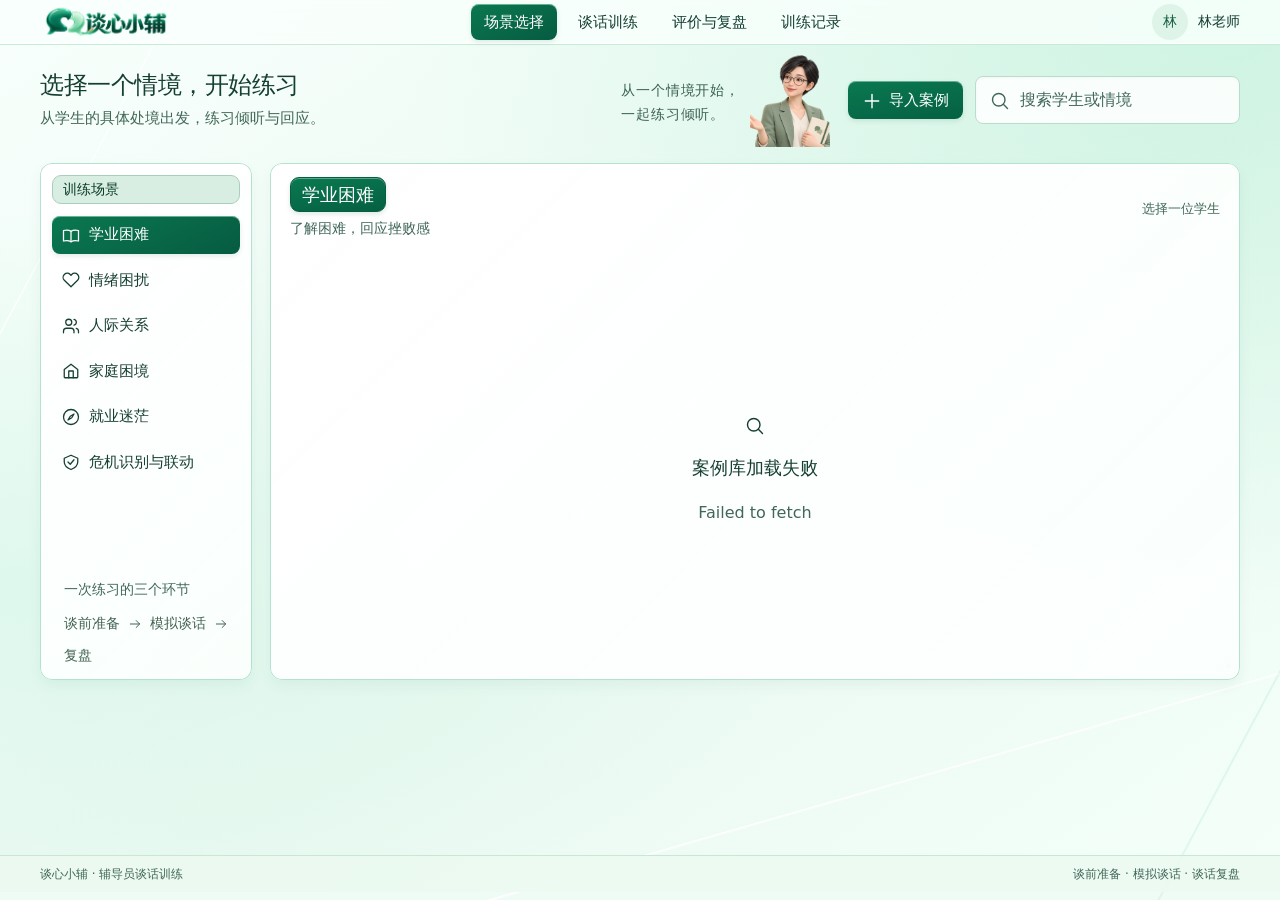
==== commit 40e6bbb2: "案例库：18 个学生案例入 PostgreSQL + 谈前准备 + 前端接线 - 新增 cases/sessions 表与 REST：GET /cases、GET /cases/{id}、POST /" ====
--- a/frontend/index.html
+++ b/frontend/index.html
@@ -6,6 +6,7 @@
     <title>场景选择 · 谈心小辅</title>
     <link rel="stylesheet" href="styles.css" />
     <script src="shared.js" defer></script>
+    <script src="cases.js" defer></script>
   </head>
   <body data-page="selection">
     <a class="skip" href="#main">跳到主要内容</a>
@@ -34,13 +35,13 @@
           /></label>
         </div>
       </div>
-      <section class="my-case-bar" aria-label="我的案例">
+      <section class="my-case-bar" aria-label="我的案例" data-my-case hidden>
         <div class="my-case-info">
           <span class="my-case-label">我的案例</span>
-          <strong>小陈</strong>
-          <span class="my-case-meta">大二 · 电气工程 · 导入于 10月24日</span>
+          <strong data-my-case-name>小陈</strong>
+          <span class="my-case-meta" data-my-case-meta></span>
         </div>
-        <a class="my-case-open" href="case-imported.html"
+        <a class="my-case-open" data-my-case-open href="details.html"
           >查看案例<span data-icon="arrow"></span
         ></a>
       </section>
@@ -84,315 +85,7 @@
             <span class="caption">选择一位学生</span>
           </div>
           <div class="case-list">
-            <article class="case-row" data-case-row data-category="academic">
-              <img class="case-portrait" src="assets/xiaochen.png" alt="小陈" />
-              <div class="case-copy">
-                <div class="case-person"><strong>小陈</strong>大二 · 电气工程</div>
-                <h3>最近，他开始频繁缺课</h3>
-                <p>连续几次没有到课。他说：“去了也听不懂，反正都一样。”</p>
-                <div class="case-meta">
-                  <span data-icon="target"></span><span>了解困难 · 回应挫败感</span
-                  ><span><span data-icon="clock"></span>5–8分钟</span>
-                </div>
-              </div>
-              <div class="case-action">
-                <a class="button" href="details.html">查看案例<span data-icon="arrow"></span></a>
-              </div>
-            </article>
-            <article class="case-row" data-case-row data-category="academic">
-              <img class="case-portrait" src="assets/xiaoxu.png" alt="小许" />
-              <div class="case-copy">
-                <div class="case-person"><strong>小许</strong>大一 · 计算机科学</div>
-                <h3>第一次考试，让他开始怀疑自己</h3>
-                <p>最近一次测验没有通过。他有些失落，也不太愿意和同学讨论。</p>
-                <div class="case-meta">
-                  <span data-icon="target"></span><span>理解压力 · 支持适应</span
-                  ><span><span data-icon="clock"></span>5–8分钟</span>
-                </div>
-              </div>
-              <div class="case-action">
-                <button class="button secondary" data-preview-action="其他案例详情">
-                  查看案例<span data-icon="arrow"></span>
-                </button>
-              </div>
-            </article>
-            <article class="case-row" data-case-row data-category="academic">
-              <img class="case-portrait" src="assets/xiaozhou.png" alt="小周" />
-              <div class="case-copy">
-                <div class="case-person"><strong>小周</strong>大三 · 软件工程</div>
-                <h3>面对补考，他不知道如何开始</h3>
-                <p>几门课程需要补考。他想做些改变，但迟迟没有安排复习。</p>
-                <div class="case-meta">
-                  <span data-icon="target"></span><span>澄清顾虑 · 商量行动</span
-                  ><span><span data-icon="clock"></span>8–10分钟</span>
-                </div>
-              </div>
-              <div class="case-action">
-                <button class="button secondary" data-preview-action="其他案例详情">
-                  查看案例<span data-icon="arrow"></span>
-                </button>
-              </div>
-            </article>
-
-            <article class="case-row" data-case-row data-category="emotion">
-              <span class="case-initial" aria-hidden="true">吴</span>
-              <div class="case-copy">
-                <div class="case-person"><strong>小吴</strong>大二 · 数学</div>
-                <h3>考试前总是心慌</h3>
-                <p>临近考试就睡不着，总担心考不好，越复习越紧张。</p>
-                <div class="case-meta">
-                  <span data-icon="target"></span><span>理解焦虑 · 具体化</span
-                  ><span><span data-icon="clock"></span>5–8分钟</span>
-                </div>
-              </div>
-              <div class="case-action">
-                <button class="button secondary" data-preview-action="其他案例详情">
-                  查看案例<span data-icon="arrow"></span>
-                </button>
-              </div>
-            </article>
-            <article class="case-row" data-case-row data-category="emotion">
-              <span class="case-initial" aria-hidden="true">郑</span>
-              <div class="case-copy">
-                <div class="case-person"><strong>小郑</strong>大四 · 环境设计</div>
-                <h3>分手之后一直走不出来</h3>
-                <p>最近情绪低落，课也不太去上，提起这件事就流泪。</p>
-                <div class="case-meta">
-                  <span data-icon="target"></span><span>接纳情绪 · 支持</span
-                  ><span><span data-icon="clock"></span>8–10分钟</span>
-                </div>
-              </div>
-              <div class="case-action">
-                <button class="button secondary" data-preview-action="其他案例详情">
-                  查看案例<span data-icon="arrow"></span>
-                </button>
-              </div>
-            </article>
-            <article class="case-row" data-case-row data-category="emotion">
-              <span class="case-initial" aria-hidden="true">孙</span>
-              <div class="case-copy">
-                <div class="case-person"><strong>小孙</strong>大三 · 汉语言文学</div>
-                <h3>说不清为什么不开心</h3>
-                <p>连续一个多月提不起兴趣，睡不好，也说不清原因。</p>
-                <div class="case-meta">
-                  <span data-icon="target"></span><span>倾听 · 评估状况</span
-                  ><span><span data-icon="clock"></span>8–10分钟</span>
-                </div>
-              </div>
-              <div class="case-action">
-                <button class="button secondary" data-preview-action="其他案例详情">
-                  查看案例<span data-icon="arrow"></span>
-                </button>
-              </div>
-            </article>
-
-            <article class="case-row" data-case-row data-category="relationship">
-              <span class="case-initial" aria-hidden="true">林</span>
-              <div class="case-copy">
-                <div class="case-person"><strong>小林</strong>大一 · 计算机科学</div>
-                <h3>和室友几乎不说话了</h3>
-                <p>因为作息和卫生闹过几次，现在互相不理，宿舍很压抑。</p>
-                <div class="case-meta">
-                  <span data-icon="target"></span><span>了解分歧 · 协商边界</span
-                  ><span><span data-icon="clock"></span>5–8分钟</span>
-                </div>
-              </div>
-              <div class="case-action">
-                <button class="button secondary" data-preview-action="其他案例详情">
-                  查看案例<span data-icon="arrow"></span>
-                </button>
-              </div>
-            </article>
-            <article class="case-row" data-case-row data-category="relationship">
-              <span class="case-initial" aria-hidden="true">冯</span>
-              <div class="case-copy">
-                <div class="case-person"><strong>小冯</strong>大二 · 工商管理</div>
-                <h3>小组作业里总觉得自己被排挤</h3>
-                <p>讨论时没人接他的话，他开始怀疑是不是自己的问题。</p>
-                <div class="case-meta">
-                  <span data-icon="target"></span><span>澄清感受 · 核对事实</span
-                  ><span><span data-icon="clock"></span>8–10分钟</span>
-                </div>
-              </div>
-              <div class="case-action">
-                <button class="button secondary" data-preview-action="其他案例详情">
-                  查看案例<span data-icon="arrow"></span>
-                </button>
-              </div>
-            </article>
-            <article class="case-row" data-case-row data-category="relationship">
-              <span class="case-initial" aria-hidden="true">何</span>
-              <div class="case-copy">
-                <div class="case-person"><strong>小何</strong>大三 · 英语</div>
-                <h3>和导师沟通总是紧张</h3>
-                <p>每次见导师前都反复打腹稿，到了跟前还是说不清楚。</p>
-                <div class="case-meta">
-                  <span data-icon="target"></span><span>理解紧张 · 练习表达</span
-                  ><span><span data-icon="clock"></span>5–8分钟</span>
-                </div>
-              </div>
-              <div class="case-action">
-                <button class="button secondary" data-preview-action="其他案例详情">
-                  查看案例<span data-icon="arrow"></span>
-                </button>
-              </div>
-            </article>
-
-            <article class="case-row" data-case-row data-category="family">
-              <span class="case-initial" aria-hidden="true">杨</span>
-              <div class="case-copy">
-                <div class="case-person"><strong>小杨</strong>大二 · 土木工程</div>
-                <h3>家里希望他退学</h3>
-                <p>父亲说供不起了，让他先工作，他自己还想把书读完。</p>
-                <div class="case-meta">
-                  <span data-icon="target"></span><span>了解处境 · 支持选择</span
-                  ><span><span data-icon="clock"></span>10–12分钟</span>
-                </div>
-              </div>
-              <div class="case-action">
-                <button class="button secondary" data-preview-action="其他案例详情">
-                  查看案例<span data-icon="arrow"></span>
-                </button>
-              </div>
-            </article>
-            <article class="case-row" data-case-row data-category="family">
-              <span class="case-initial" aria-hidden="true">罗</span>
-              <div class="case-copy">
-                <div class="case-person"><strong>小罗</strong>大一 · 临床医学</div>
-                <h3>父母正在闹离婚</h3>
-                <p>最近总惦记家里的事，晚上给母亲打电话到很晚，白天没精神。</p>
-                <div class="case-meta">
-                  <span data-icon="target"></span><span>接纳情绪 · 稳定支持</span
-                  ><span><span data-icon="clock"></span>8–10分钟</span>
-                </div>
-              </div>
-              <div class="case-action">
-                <button class="button secondary" data-preview-action="其他案例详情">
-                  查看案例<span data-icon="arrow"></span>
-                </button>
-              </div>
-            </article>
-            <article class="case-row" data-case-row data-category="family">
-              <span class="case-initial" aria-hidden="true">唐</span>
-              <div class="case-copy">
-                <div class="case-person"><strong>小唐</strong>大三 · 会计学</div>
-                <h3>一边上课，一边照顾生病的母亲</h3>
-                <p>每周往返医院，作业和出勤都受到影响，却没和任何人说。</p>
-                <div class="case-meta">
-                  <span data-icon="target"></span><span>了解负担 · 商量安排</span
-                  ><span><span data-icon="clock"></span>8–10分钟</span>
-                </div>
-              </div>
-              <div class="case-action">
-                <button class="button secondary" data-preview-action="其他案例详情">
-                  查看案例<span data-icon="arrow"></span>
-                </button>
-              </div>
-            </article>
-
-            <article class="case-row" data-case-row data-category="career">
-              <span class="case-initial" aria-hidden="true">韩</span>
-              <div class="case-copy">
-                <div class="case-person"><strong>小韩</strong>大四 · 机械设计</div>
-                <h3>考研还是就业，一直定不下来</h3>
-                <p>两边都在准备，结果哪边都没有进展，越拖越焦虑。</p>
-                <div class="case-meta">
-                  <span data-icon="target"></span><span>澄清目标 · 比较选项</span
-                  ><span><span data-icon="clock"></span>8–10分钟</span>
-                </div>
-              </div>
-              <div class="case-action">
-                <button class="button secondary" data-preview-action="其他案例详情">
-                  查看案例<span data-icon="arrow"></span>
-                </button>
-              </div>
-            </article>
-            <article class="case-row" data-case-row data-category="career">
-              <span class="case-initial" aria-hidden="true">曹</span>
-              <div class="case-copy">
-                <div class="case-person"><strong>小曹</strong>大三 · 新闻传播</div>
-                <h3>投了很多简历，都没有回音</h3>
-                <p>投了三十多份，只接到两次面试，开始怀疑自己是不是不行。</p>
-                <div class="case-meta">
-                  <span data-icon="target"></span><span>理解挫败 · 调整策略</span
-                  ><span><span data-icon="clock"></span>5–8分钟</span>
-                </div>
-              </div>
-              <div class="case-action">
-                <button class="button secondary" data-preview-action="其他案例详情">
-                  查看案例<span data-icon="arrow"></span>
-                </button>
-              </div>
-            </article>
-            <article class="case-row" data-case-row data-category="career">
-              <span class="case-initial" aria-hidden="true">邓</span>
-              <div class="case-copy">
-                <div class="case-person"><strong>小邓</strong>大四 · 生物工程</div>
-                <h3>家里安排的工作，他不想去</h3>
-                <p>父母托人找了一个岗位，他更想自己试试，但不敢直说。</p>
-                <div class="case-meta">
-                  <span data-icon="target"></span><span>尊重自主 · 讨论风险</span
-                  ><span><span data-icon="clock"></span>8–10分钟</span>
-                </div>
-              </div>
-              <div class="case-action">
-                <button class="button secondary" data-preview-action="其他案例详情">
-                  查看案例<span data-icon="arrow"></span>
-                </button>
-              </div>
-            </article>
-
-            <article class="case-row" data-case-row data-category="risk">
-              <span class="case-initial" aria-hidden="true">蒋</span>
-              <div class="case-copy">
-                <div class="case-person"><strong>小蒋</strong>大二 · 建筑学</div>
-                <h3>他说“活着没什么意思”</h3>
-                <p>谈话中冒出这句话，随后说自己只是开玩笑，不愿再谈。</p>
-                <div class="case-meta">
-                  <span data-icon="target"></span><span>风险确认 · 支持联动</span
-                  ><span><span data-icon="clock"></span>10–12分钟</span>
-                </div>
-              </div>
-              <div class="case-action">
-                <button class="button secondary" data-preview-action="其他案例详情">
-                  查看案例<span data-icon="arrow"></span>
-                </button>
-              </div>
-            </article>
-            <article class="case-row" data-case-row data-category="risk">
-              <span class="case-initial" aria-hidden="true">沈</span>
-              <div class="case-copy">
-                <div class="case-person"><strong>小沈</strong>大三 · 物理学</div>
-                <h3>连续几天没有回消息</h3>
-                <p>同学反映他把自己关在宿舍，不上课，也不回群里的消息。</p>
-                <div class="case-meta">
-                  <span data-icon="target"></span><span>了解状况 · 联系支持</span
-                  ><span><span data-icon="clock"></span>10–12分钟</span>
-                </div>
-              </div>
-              <div class="case-action">
-                <button class="button secondary" data-preview-action="其他案例详情">
-                  查看案例<span data-icon="arrow"></span>
-                </button>
-              </div>
-            </article>
-            <article class="case-row" data-case-row data-category="risk">
-              <span class="case-initial" aria-hidden="true">姚</span>
-              <div class="case-copy">
-                <div class="case-person"><strong>小姚</strong>大一 · 公共管理</div>
-                <h3>自伤照片发到了群里</h3>
-                <p>同学转来照片，他本人不愿多说，只说“没事”。</p>
-                <div class="case-meta">
-                  <span data-icon="target"></span><span>安全确认 · 转介流程</span
-                  ><span><span data-icon="clock"></span>10–12分钟</span>
-                </div>
-              </div>
-              <div class="case-action">
-                <button class="button secondary" data-preview-action="其他案例详情">
-                  查看案例<span data-icon="arrow"></span>
-                </button>
-              </div>
-            </article>
+            <p class="muted" data-case-loading>正在加载案例库…</p>
           </div>
           <div class="empty-state" data-search-empty hidden>
             <span data-icon="search"></span>
--- a/frontend/styles.css
+++ b/frontend/styles.css
@@ -3407,45 +3407,3 @@
     -webkit-backdrop-filter: none;
   }
 }
-
-/* ---------- M3 追加：手输兜底（设计文档 8.6 的 P0 要求） ---------- */
-.visually-hidden {
-  position: absolute;
-  width: 1px;
-  height: 1px;
-  padding: 0;
-  margin: -1px;
-  overflow: hidden;
-  clip: rect(0 0 0 0);
-  white-space: nowrap;
-  border: 0;
-}
-.manual-row {
-  display: flex;
-  gap: 8px;
-  margin: 10px 0 0;
-}
-.manual-row input {
-  flex: 1;
-  min-width: 0;
-  padding: 9px 12px;
-  border: 1px solid var(--line);
-  border-radius: var(--radius);
-  font: inherit;
-  font-size: 13px;
-  color: var(--ink);
-  background: #fff;
-}
-.manual-row input:focus {
-  outline: 2px solid var(--green);
-  outline-offset: 1px;
-}
-.manual-row input:disabled {
-  background: #f3f7f5;
-  color: var(--muted);
-}
-.mic-controls .button[aria-pressed='true'] {
-  background: var(--amber);
-  border-color: var(--amber);
-  color: #fff;
-}
